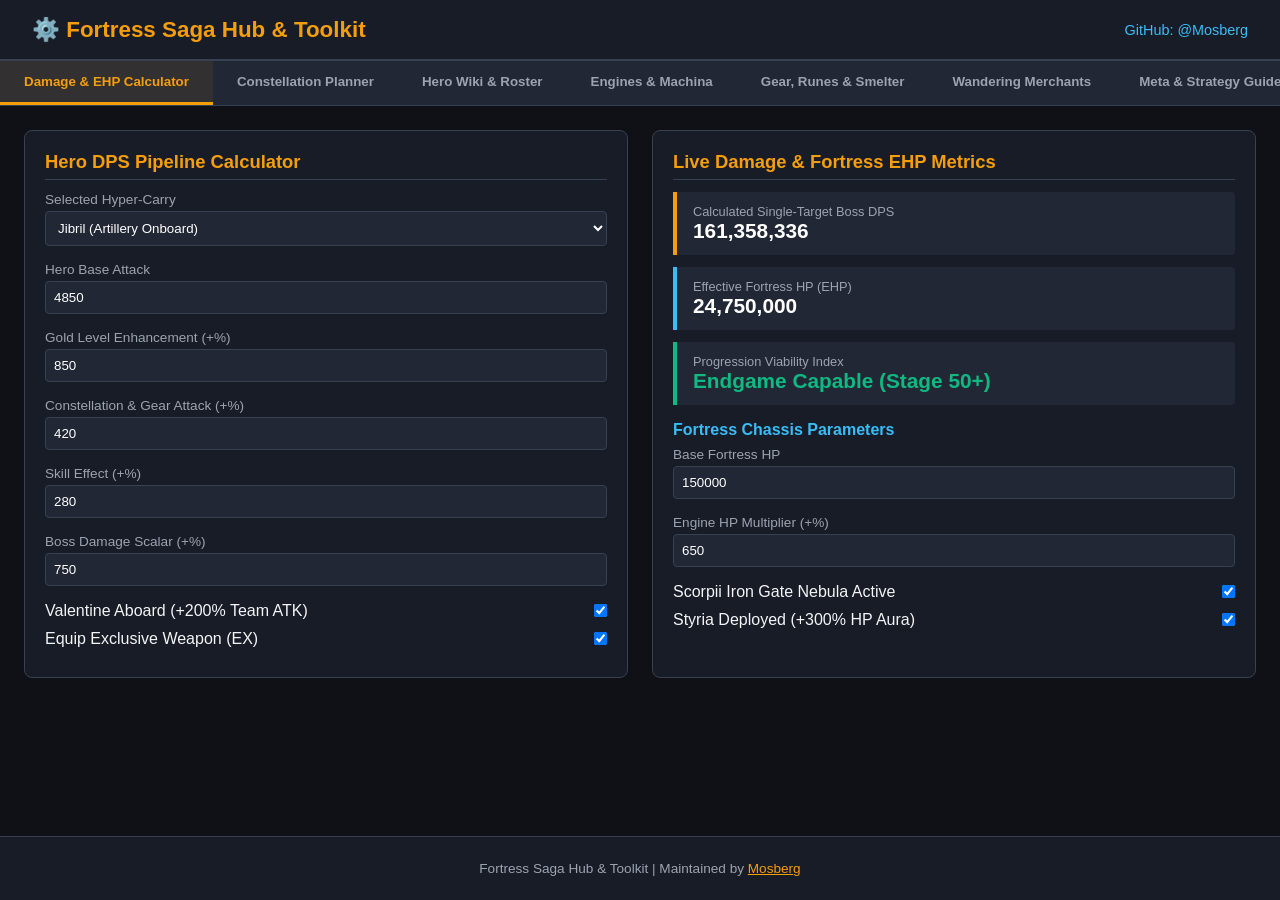
==== index.html @ 04e9cbb8 "Add GitHub Pages site generated from build_repo.py Run the build_repo.py script from 6.md and commit" ====
<!DOCTYPE html>
<html lang="en">
<head>
  <meta charset="UTF-8">
  <meta name="viewport" content="width=device-width, initial-scale=1.0">
  <title>Fortress Saga Hub & Mechanics Toolkit | Mosberg</title>
  <style>
    :root {
      --bg-dark: #0f1117; --bg-card: #181c26; --bg-panel: #222736;
      --primary: #f59e0b; --primary-hover: #d97706; --accent: #38bdf8;
      --danger: #ef4444; --text: #f3f4f6; --text-muted: #9ca3af;
      --border: #374151; --legend: #f59e0b; --epic: #a855f7;
      --unique: #3b82f6; --rare: #10b981;
    }
    * { box-sizing: border-box; margin: 0; padding: 0; font-family: -apple-system, BlinkMacSystemFont, "Segoe UI", Roboto, sans-serif; }
    body { background-color: var(--bg-dark); color: var(--text); display: flex; flex-direction: column; min-height: 100vh; }
    header { background: var(--bg-card); border-bottom: 2px solid var(--border); padding: 1rem 2rem; display: flex; justify-content: space-between; align-items: center; }
    header h1 { font-size: 1.4rem; color: var(--primary); }
    header a { color: var(--accent); text-decoration: none; font-size: 0.9rem; }
    nav { display: flex; background: var(--bg-panel); border-bottom: 1px solid var(--border); overflow-x: auto; }
    nav button { background: none; border: none; outline: none; padding: 0.8rem 1.5rem; color: var(--text-muted); cursor: pointer; font-weight: 600; white-space: nowrap; border-bottom: 3px solid transparent; }
    nav button:hover { color: var(--text); }
    nav button.active { color: var(--primary); border-bottom: 3px solid var(--primary); background: rgba(245, 158, 11, 0.08); }
    main { flex: 1; padding: 1.5rem; max-width: 1400px; margin: 0 auto; width: 100%; }
    .tab-content { display: none; }
    .tab-content.active { display: block; }
    .grid-2 { display: grid; grid-template-columns: repeat(auto-fit, minmax(360px, 1fr)); gap: 1.5rem; }
    .grid-3 { display: grid; grid-template-columns: repeat(auto-fit, minmax(280px, 1fr)); gap: 1rem; }
    .card { background: var(--bg-card); border: 1px solid var(--border); border-radius: 8px; padding: 1.25rem; }
    .card h2 { color: var(--primary); font-size: 1.15rem; margin-bottom: 0.75rem; border-bottom: 1px solid var(--border); padding-bottom: 0.4rem; }
    .card h3 { color: var(--accent); font-size: 1rem; margin-bottom: 0.5rem; }
    .form-group { margin-bottom: 1rem; }
    .form-group label { display: block; font-size: 0.85rem; color: var(--text-muted); margin-bottom: 0.25rem; }
    .form-group input, .form-group select { width: 100%; padding: 0.5rem; background: var(--bg-panel); border: 1px solid var(--border); color: #fff; border-radius: 4px; }
    .toggle-row { display: flex; align-items: center; justify-content: space-between; margin-bottom: 0.6rem; }
    .metric-box { background: var(--bg-panel); border-left: 4px solid var(--primary); padding: 0.75rem 1rem; margin-bottom: 0.75rem; border-radius: 0 4px 4px 0; }
    .metric-box .label { font-size: 0.8rem; color: var(--text-muted); }
    .metric-box .value { font-size: 1.3rem; font-weight: bold; color: #fff; }
    table { width: 100%; border-collapse: collapse; margin-top: 0.5rem; font-size: 0.85rem; }
    th, td { padding: 0.6rem; border: 1px solid var(--border); text-align: left; }
    th { background: var(--bg-panel); color: var(--primary); }
    tr:nth-child(even) { background: rgba(255, 255, 255, 0.02); }
    .badge { display: inline-block; padding: 0.15rem 0.5rem; font-size: 0.75rem; font-weight: bold; border-radius: 4px; }
    .badge.legend { background: rgba(245, 158, 11, 0.2); color: var(--legend); border: 1px solid var(--legend); }
    .badge.epic { background: rgba(168, 85, 247, 0.2); color: var(--epic); border: 1px solid var(--epic); }
    .badge.unique { background: rgba(59, 130, 246, 0.2); color: var(--unique); border: 1px solid var(--unique); }
    .badge.rare { background: rgba(16, 185, 129, 0.2); color: var(--rare); border: 1px solid var(--rare); }
    .search-box { width: 100%; padding: 0.6rem; background: var(--bg-card); border: 1px solid var(--border); border-radius: 4px; color: #fff; margin-bottom: 1rem; }
    footer { text-align: center; padding: 1.5rem; font-size: 0.85rem; color: var(--text-muted); border-top: 1px solid var(--border); background: var(--bg-card); }
  </style>
</head>
<body>
  <header>
    <h1>⚙️ Fortress Saga Hub & Toolkit</h1>
    <a href="https://github.com/Mosberg" target="_blank" rel="noopener">GitHub: @Mosberg</a>
  </header>
  <nav>
    <button class="active" onclick="switchTab('calculators')">Damage & EHP Calculator</button>
    <button onclick="switchTab('constellations')">Constellation Planner</button>
    <button onclick="switchTab('heroes')">Hero Wiki & Roster</button>
    <button onclick="switchTab('engines')">Engines & Machina</button>
    <button onclick="switchTab('equipment')">Gear, Runes & Smelter</button>
    <button onclick="switchTab('merchants')">Wandering Merchants</button>
    <button onclick="switchTab('guides')">Meta & Strategy Guides</button>
  </nav>
  <main>
    <section id="calculators" class="tab-content active">
      <div class="grid-2">
        <div class="card">
          <h2>Hero DPS Pipeline Calculator</h2>
          <div class="form-group">
            <label>Selected Hyper-Carry</label>
            <select id="calcHero" onchange="runCalculations()">
              <option value="jibril">Jibril (Artillery Onboard)</option>
              <option value="zelos">Zelos (Frontline Dealer/Tank)</option>
              <option value="ravia">Ravia (Crit Vanguard)</option>
              <option value="ungula">Ungula (Stacking Execute)</option>
            </select>
          </div>
          <div class="form-group"><label>Hero Base Attack</label><input type="number" id="calcBaseAtk" value="4850" oninput="runCalculations()"></div>
          <div class="form-group"><label>Gold Level Enhancement (+%)</label><input type="number" id="calcGoldAtk" value="850" oninput="runCalculations()"></div>
          <div class="form-group"><label>Constellation & Gear Attack (+%)</label><input type="number" id="calcBonusAtk" value="420" oninput="runCalculations()"></div>
          <div class="form-group"><label>Skill Effect (+%)</label><input type="number" id="calcSkillEffect" value="280" oninput="runCalculations()"></div>
          <div class="form-group"><label>Boss Damage Scalar (+%)</label><input type="number" id="calcBossDmg" value="750" oninput="runCalculations()"></div>
          <div class="toggle-row"><label>Valentine Aboard (+200% Team ATK)</label><input type="checkbox" id="calcValBuff" checked onchange="runCalculations()"></div>
          <div class="toggle-row"><label>Equip Exclusive Weapon (EX)</label><input type="checkbox" id="calcExWeapon" checked onchange="runCalculations()"></div>
        </div>
        <div class="card">
          <h2>Live Damage & Fortress EHP Metrics</h2>
          <div class="metric-box"><div class="label">Calculated Single-Target Boss DPS</div><div class="value" id="resHeroDps">0</div></div>
          <div class="metric-box" style="border-left-color: var(--accent);"><div class="label">Effective Fortress HP (EHP)</div><div class="value" id="resFortressEhp">0</div></div>
          <div class="metric-box" style="border-left-color: var(--rare);"><div class="label">Progression Viability Index</div><div class="value" id="resViability">-</div></div>
          <h3 style="margin-top: 1rem;">Fortress Chassis Parameters</h3>
          <div class="form-group"><label>Base Fortress HP</label><input type="number" id="calcFortBaseHp" value="150000" oninput="runCalculations()"></div>
          <div class="form-group"><label>Engine HP Multiplier (+%)</label><input type="number" id="calcEngineHp" value="650" oninput="runCalculations()"></div>
          <div class="toggle-row"><label>Scorpii Iron Gate Nebula Active</label><input type="checkbox" id="calcIronGate" checked onchange="runCalculations()"></div>
          <div class="toggle-row"><label>Styria Deployed (+300% HP Aura)</label><input type="checkbox" id="calcStyria" checked onchange="runCalculations()"></div>
        </div>
      </div>
    </section>

    <section id="constellations" class="tab-content">
      <div class="card">
        <h2>Celestial Constellation Stardust Planner</h2>
        <div style="display: flex; gap: 1rem; align-items: center; margin-bottom: 1.5rem;">
          <div><strong>Total Stardust:</strong> <input type="number" id="planStardust" value="480" style="width: 100px; padding: 0.3rem;" oninput="updateConstellations()"></div>
          <div><strong>Remaining:</strong> <span id="planRemaining" style="color: var(--primary); font-weight: bold;">480</span></div>
          <button onclick="resetConstellations()" style="padding: 0.4rem 0.8rem; background: var(--danger); border: none; color: #fff; border-radius: 4px; cursor: pointer;">Reset All</button>
        </div>
        <div class="grid-3" id="constellationContainer"></div>
      </div>
    </section>

    <section id="heroes" class="tab-content">
      <input type="text" id="heroSearch" class="search-box" placeholder="Search heroes..." oninput="filterHeroes()">
      <div class="grid-3" id="heroGrid"></div>
    </section>

    <section id="engines" class="tab-content">
      <div class="grid-2">
        <div class="card">
          <h2>Standard Engines & Capacity</h2>
          <table>
            <thead><tr><th>Slot</th><th>Unlock Condition</th><th>Optimal Stat Lines</th></tr></thead>
            <tbody>
              <tr><td>Slot 1</td><td>Default</td><td>Fortress HP / Cannon ATK</td></tr>
              <tr><td>Slot 2</td><td>Augmentation 5</td><td>Fortress HP% / Fortress HP% (Meta Pivot)</td></tr>
              <tr><td>Slot 3</td><td>Expansion Tier 3</td><td>Fortress DEF% / Cannon ATK Speed</td></tr>
              <tr><td>Slot 4</td><td>Expansion Tier 5</td><td>Fortress HP% / Cannon ATK Speed</td></tr>
              <tr><td>Slot 5-8</td><td>Augmentation 10-15</td><td>Full Fortress HP% Stacking</td></tr>
            </tbody>
          </table>
        </div>
        <div class="card">
          <h2>Machina Engineering (Stage 50-20+)</h2>
          <table>
            <thead><tr><th>Precision Part</th><th>Scaling Attribute</th><th>Adjacency Bonus</th></tr></thead>
            <tbody>
              <tr><td>Hydraulic Booster</td><td>Fortress DEF +40%</td><td>+10% Damage Mitigation to adjacent plates</td></tr>
              <tr><td>Turbocharger Core</td><td>Cannon ATK Speed +15%</td><td>+5% Boss DMG per adjacent artillery processor</td></tr>
              <tr><td>Vanguard Reinforcer</td><td>Fortress HP +120%</td><td>Converts 2% Chassis HP into frontline shields</td></tr>
            </tbody>
          </table>
        </div>
      </div>
    </section>

    <section id="equipment" class="tab-content">
      <div class="grid-2">
        <div class="card">
          <h2>Smelter Tiers & Red Affix Rules</h2>
          <table>
            <thead><tr><th>Tier</th><th>White Lines</th><th>Red Lines</th><th>Ideal Red Rolls</th></tr></thead>
            <tbody>
              <tr><td><span class="badge rare">Rare</span></td><td>1</td><td>1</td><td>Gold%, Exp%</td></tr>
              <tr><td><span class="badge unique">Unique</span></td><td>1</td><td>1</td><td>ATK%, Skill Effect%</td></tr>
              <tr><td><span class="badge epic">Epic</span></td><td>2</td><td>1</td><td>Skill Effect%, Crit DMG%</td></tr>
              <tr><td><span class="badge legend">Legend</span></td><td>2</td><td>2</td><td>Dual SE%, Dual BossDMG%, Dual Gold%</td></tr>
            </tbody>
          </table>
        </div>
        <div class="card">
          <h2>Arcane Rune Matrix</h2>
          <table>
            <thead><tr><th>Rune</th><th>Fixed Base (White)</th><th>Substats (Red)</th><th>Target Role</th></tr></thead>
            <tbody>
              <tr><td>Rune of Courage</td><td>HP% +500%</td><td>EXP%, HP%, DEF%</td><td>Frontline Tank / Fortress HP</td></tr>
              <tr><td>Healing Rune</td><td>REC% +500% x2</td><td>REC%, HP%</td><td>Healers</td></tr>
              <tr><td>Assault Matrix</td><td>Flat ATK + Weapon ATK%</td><td>Dual ATK%, Crit DMG%</td><td>Hyper-Carries</td></tr>
              <tr><td>Prosperity Matrix</td><td>Flat DEF + Flat HP</td><td>Dual Gold%, Dual EXP%</td><td>Automated Farming</td></tr>
            </tbody>
          </table>
        </div>
      </div>
    </section>

    <section id="merchants" class="tab-content">
      <div class="card">
        <h2>Wandering Merchant Rotation & Tracker</h2>
        <table>
          <thead><tr><th>Merchant</th><th>Location</th><th>Rotation Cadence</th><th>High-Priority Items</th></tr></thead>
          <tbody>
            <tr><td><strong>Boran the Peddler</strong></td><td>Stages 10–25</td><td>Every 4 Hours (Lasts 45m)</td><td>Soulstones, Summon Tickets</td></tr>
            <tr><td><strong>Alchemist Zephyr</strong></td><td>Stages 26–45</td><td>Every 6 Hours (Lasts 60m)</td><td>Engine Oil, Leaf Essence, Fuel</td></tr>
            <tr><td><strong>Celestial Nomad Stella</strong></td><td>Stages 46+</td><td>Every 8 Hours (Lasts 60m)</td><td>Stardust Vials, Boost Crystals, Blueprints</td></tr>
          </tbody>
        </table>
      </div>
    </section>

    <section id="guides" class="tab-content">
      <div class="card">
        <h2>Comprehensive Meta Progression Guide</h2>
        <h3 style="margin-top: 1rem;">Phase 1: Early Aggression (Stages 1–30)</h3>
        <p style="font-size: 0.9rem; margin-bottom: 0.8rem;">Prioritize direct ATK scaling with gold and constellations (Libra Thorn Blade). Focus on soft-capping Crit Rate at 50%.</p>
        <h3>Phase 2: Summoner Stall & Multipliers (Stages 30–50)</h3>
        <p style="font-size: 0.9rem; margin-bottom: 0.8rem;">Switch to Violet for wave blocking and Zelos for invulnerability frames. Saturate carries with Valentine (+200% ATK).</p>
        <h3>Phase 3: The Fortress HP Pivot (Stage 50+)</h3>
        <p style="font-size: 0.9rem;">Unlock Scorpii Iron Gate Nebula, equip multi-line HP% Legend Engines, unlock Engine Slot 2 at Augmentation 5, and run Styria (+300% HP).</p>
      </div>
    </section>
  </main>
  <footer><p>Fortress Saga Hub & Toolkit | Maintained by <a href="https://github.com/Mosberg" style="color: var(--primary);">Mosberg</a></p></footer>
  <script>
    function switchTab(tabId) {
      document.querySelectorAll('.tab-content').forEach(el => el.classList.remove('active'));
      document.querySelectorAll('nav button').forEach(el => el.classList.remove('active'));
      document.getElementById(tabId).classList.add('active');
      event.target.classList.add('active');
    }
    const HEROES = [
      { id: "jibril", name: "Jibril", rarity: "legend", pos: "Onboard", role: "Dealer", skill: "Savior's Touch: 36 AoE missiles", ex: "Machina Missile (+750% Boss DMG, 2x projectiles)" },
      { id: "zelos", name: "Zelos", rarity: "legend", pos: "Frontline", role: "Dealer / Tank", skill: "Inevitable Gaze: AoE Fear & Stun", ex: "Devil's Deal (80% lifesteal, invulnerability frames)" },
      { id: "violet", name: "Violet", rarity: "legend", pos: "Onboard", role: "Summoner / Tank", skill: "Minion Invocations: Frontline summons", ex: "Catalyst (+500% minion HP pool)" },
      { id: "ravia", name: "Ravia", rarity: "legend", pos: "Frontline", role: "Dealer", skill: "Falling Blossoms: AoE Bleed", ex: "Last Blossom (+500% personal Crit DMG)" },
      { id: "valentine", name: "Valentine", rarity: "legend", pos: "Onboard", role: "Supporter", skill: "Barren Winds: +200% ATK Aura", ex: "Tactical Array (+150% ATK, +75% Crit DMG)" },
      { id: "styria", name: "Styria", rarity: "legend", pos: "Onboard", role: "Healer", skill: "Starlight Wind: 40% heal + barrier", ex: "Snowy Protection (+300% allied HP pool)" },
      { id: "ungula", name: "Ungula", rarity: "legend", pos: "Frontline", role: "Dealer", skill: "Scent of Fear: Stacking ATK Speed", ex: "Primal Claws (Rapid execute scaling on Bosses)" },
      { id: "ruingaladh", name: "Ruingaladh", rarity: "legend", pos: "Onboard", role: "Buffer", skill: "Roaring Tempest: Airborne + ATK buff", ex: "Terraquake (+100% target vulnerability)" },
      { id: "stella", name: "Stella", rarity: "epic", pos: "Onboard", role: "Supporter", skill: "Cleansing Sea: Dispel + Shield", ex: "Wave Harp (-20% CD, +30% shielded DMG)" },
      { id: "louis", name: "Louis", rarity: "rare", pos: "Frontline", role: "Dealer / Utility", skill: "Greatsword: AoE Stun + Team CD cut", ex: "Founder's Blade (Continuous cycle acceleration)" }
    ];
    function renderHeroes(list) {
      document.getElementById('heroGrid').innerHTML = list.map(h => `
        <div class="card">
          <div style="display: flex; justify-content: space-between; align-items: start; margin-bottom: 0.5rem;">
            <h3>${h.name}</h3><span class="badge ${h.rarity}">${h.rarity.toUpperCase()}</span>
          </div>
          <p style="font-size: 0.8rem; color: var(--text-muted); margin-bottom: 0.4rem;"><strong>Position:</strong> ${h.pos} | <strong>Role:</strong> ${h.role}</p>
          <p style="font-size: 0.85rem; margin-bottom: 0.5rem;"><strong>Skill:</strong> ${h.skill}</p>
          <p style="font-size: 0.85rem; color: var(--accent);"><strong>EX:</strong> ${h.ex}</p>
        </div>`).join('');
    }
    function filterHeroes() {
      const q = document.getElementById('heroSearch').value.toLowerCase();
      renderHeroes(HEROES.filter(h => h.name.toLowerCase().includes(q) || h.role.toLowerCase().includes(q) || h.pos.toLowerCase().includes(q)));
    }
    const CONSTELLATIONS = [
      { id: "thorn", name: "Thorn Blade (Hero ATK)", costPerLevel: 4, max: 10, bonus: "+15% ATK/lvl" },
      { id: "lyre", name: "Lyre (Support ATK)", costPerLevel: 4, max: 10, bonus: "+20% ATK/lvl" },
      { id: "stepping", name: "Stepping Stone (Onboard ATK)", costPerLevel: 4, max: 10, bonus: "+8% ATK/lvl" },
      { id: "gunmount", name: "Gun Mount (Cannon ATK)", costPerLevel: 6, max: 10, bonus: "+25% Cannon ATK/lvl" },
      { id: "sharpshooter", name: "Sharpshooter (ATK Speed)", costPerLevel: 6, max: 10, bonus: "+5% Speed/lvl" },
      { id: "irongate", name: "Scorpii: Iron Gate (Fortress HP)", costPerLevel: 15, max: 10, bonus: "+75% Chassis HP/lvl" }
    ];
    let allocatedStars = { thorn: 5, lyre: 0, stepping: 5, gunmount: 0, sharpshooter: 5, irongate: 5 };
    function renderConstellations() {
      document.getElementById('constellationContainer').innerHTML = CONSTELLATIONS.map(c => `
        <div class="card">
          <h3>${c.name}</h3>
          <p style="font-size: 0.8rem; color: var(--text-muted); margin-bottom: 0.5rem;">${c.bonus}</p>
          <div style="display: flex; justify-content: space-between; align-items: center;">
            <label style="font-size: 0.85rem;">Level: <strong>${allocatedStars[c.id]}</strong> / ${c.max}</label>
            <div>
              <button onclick="changeConstellation('${c.id}', -1)" style="padding: 0.2rem 0.5rem;">-</button>
              <button onclick="changeConstellation('${c.id}', 1)" style="padding: 0.2rem 0.5rem;">+</button>
            </div>
          </div>
        </div>`).join('');
      updateConstellations();
    }
    function changeConstellation(id, delta) {
      const node = CONSTELLATIONS.find(c => c.id === id);
      const newLvl = allocatedStars[id] + delta;
      if (newLvl >= 0 && newLvl <= node.max) {
        allocatedStars[id] = newLvl;
        renderConstellations();
      }
    }
    function resetConstellations() {
      Object.keys(allocatedStars).forEach(k => allocatedStars[k] = 0);
      renderConstellations();
    }
    function updateConstellations() {
      const budget = parseInt(document.getElementById('planStardust').value) || 0;
      let spent = 0;
      CONSTELLATIONS.forEach(c => spent += (allocatedStars[c.id] * c.costPerLevel));
      const rem = budget - spent;
      const el = document.getElementById('planRemaining');
      el.innerText = rem;
      el.style.color = rem < 0 ? 'var(--danger)' : 'var(--primary)';
    }
    function runCalculations() {
      const baseAtk = parseFloat(document.getElementById('calcBaseAtk').value) || 0;
      const goldAtk = parseFloat(document.getElementById('calcGoldAtk').value) || 0;
      const bonusAtk = parseFloat(document.getElementById('calcBonusAtk').value) || 0;
      const skillEffect = parseFloat(document.getElementById('calcSkillEffect').value) || 0;
      const bossDmg = parseFloat(document.getElementById('calcBossDmg').value) || 0;
      const valBuff = document.getElementById('calcValBuff').checked ? 2.0 : 0.0;
      const exBonus = document.getElementById('calcExWeapon').checked ? 7.5 : 0.0;

      const totalAtk = baseAtk * (1 + (goldAtk / 100)) * (1 + ((bonusAtk / 100) + valBuff));
      const finalSkillDmg = totalAtk * 8.0 * (1 + (skillEffect / 100)) * (1 + (bossDmg / 100) + exBonus);
      document.getElementById('resHeroDps').innerText = Math.round(finalSkillDmg).toLocaleString();

      const fortBaseHp = parseFloat(document.getElementById('calcFortBaseHp').value) || 0;
      const engineHp = parseFloat(document.getElementById('calcEngineHp').value) || 0;
      const ironGate = document.getElementById('calcIronGate').checked ? 4.5 : 0.0;
      const styriaAura = document.getElementById('calcStyria').checked ? 3.0 : 0.0;

      const fortEhp = fortBaseHp * (1 + (engineHp / 100)) * (1 + ironGate) * (1 + styriaAura);
      document.getElementById('resFortressEhp').innerText = Math.round(fortEhp).toLocaleString();

      const vEl = document.getElementById('resViability');
      if (fortEhp > 15000000 && finalSkillDmg > 5000000) {
        vEl.innerText = "Endgame Capable (Stage 50+)"; vEl.style.color = "var(--rare)";
      } else if (finalSkillDmg > 2000000) {
        vEl.innerText = "Midgame Progression (Stages 30–50)"; vEl.style.color = "var(--primary)";
      } else {
        vEl.innerText = "Early Phase (Stages 1–30)"; vEl.style.color = "var(--text-muted)";
      }
    }
    window.onload = () => { renderHeroes(HEROES); renderConstellations(); runCalculations(); };
  </script>
</body>
</html>
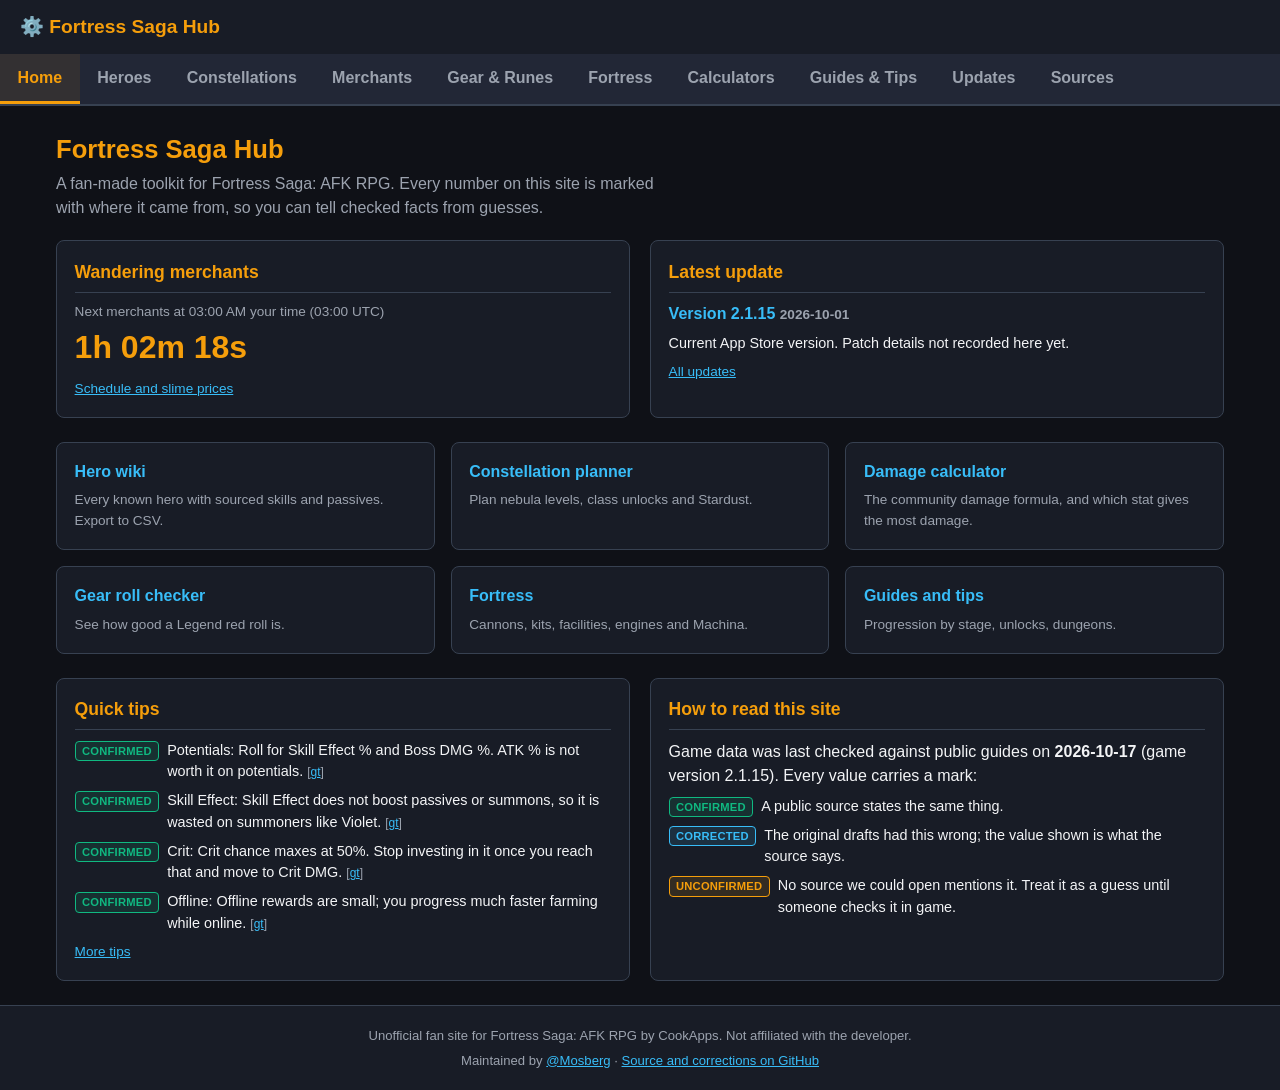
==== commit 0c9a936e: "Build the full multi-page site with sourced game data Split the single page into ten pages (home, he" ====
--- a/index.html
+++ b/index.html
@@ -3,314 +3,45 @@
 <head>
   <meta charset="UTF-8">
   <meta name="viewport" content="width=device-width, initial-scale=1.0">
-  <title>Fortress Saga Hub & Mechanics Toolkit | Mosberg</title>
-  <style>
-    :root {
-      --bg-dark: #0f1117; --bg-card: #181c26; --bg-panel: #222736;
-      --primary: #f59e0b; --primary-hover: #d97706; --accent: #38bdf8;
-      --danger: #ef4444; --text: #f3f4f6; --text-muted: #9ca3af;
-      --border: #374151; --legend: #f59e0b; --epic: #a855f7;
-      --unique: #3b82f6; --rare: #10b981;
-    }
-    * { box-sizing: border-box; margin: 0; padding: 0; font-family: -apple-system, BlinkMacSystemFont, "Segoe UI", Roboto, sans-serif; }
-    body { background-color: var(--bg-dark); color: var(--text); display: flex; flex-direction: column; min-height: 100vh; }
-    header { background: var(--bg-card); border-bottom: 2px solid var(--border); padding: 1rem 2rem; display: flex; justify-content: space-between; align-items: center; }
-    header h1 { font-size: 1.4rem; color: var(--primary); }
-    header a { color: var(--accent); text-decoration: none; font-size: 0.9rem; }
-    nav { display: flex; background: var(--bg-panel); border-bottom: 1px solid var(--border); overflow-x: auto; }
-    nav button { background: none; border: none; outline: none; padding: 0.8rem 1.5rem; color: var(--text-muted); cursor: pointer; font-weight: 600; white-space: nowrap; border-bottom: 3px solid transparent; }
-    nav button:hover { color: var(--text); }
-    nav button.active { color: var(--primary); border-bottom: 3px solid var(--primary); background: rgba(245, 158, 11, 0.08); }
-    main { flex: 1; padding: 1.5rem; max-width: 1400px; margin: 0 auto; width: 100%; }
-    .tab-content { display: none; }
-    .tab-content.active { display: block; }
-    .grid-2 { display: grid; grid-template-columns: repeat(auto-fit, minmax(360px, 1fr)); gap: 1.5rem; }
-    .grid-3 { display: grid; grid-template-columns: repeat(auto-fit, minmax(280px, 1fr)); gap: 1rem; }
-    .card { background: var(--bg-card); border: 1px solid var(--border); border-radius: 8px; padding: 1.25rem; }
-    .card h2 { color: var(--primary); font-size: 1.15rem; margin-bottom: 0.75rem; border-bottom: 1px solid var(--border); padding-bottom: 0.4rem; }
-    .card h3 { color: var(--accent); font-size: 1rem; margin-bottom: 0.5rem; }
-    .form-group { margin-bottom: 1rem; }
-    .form-group label { display: block; font-size: 0.85rem; color: var(--text-muted); margin-bottom: 0.25rem; }
-    .form-group input, .form-group select { width: 100%; padding: 0.5rem; background: var(--bg-panel); border: 1px solid var(--border); color: #fff; border-radius: 4px; }
-    .toggle-row { display: flex; align-items: center; justify-content: space-between; margin-bottom: 0.6rem; }
-    .metric-box { background: var(--bg-panel); border-left: 4px solid var(--primary); padding: 0.75rem 1rem; margin-bottom: 0.75rem; border-radius: 0 4px 4px 0; }
-    .metric-box .label { font-size: 0.8rem; color: var(--text-muted); }
-    .metric-box .value { font-size: 1.3rem; font-weight: bold; color: #fff; }
-    table { width: 100%; border-collapse: collapse; margin-top: 0.5rem; font-size: 0.85rem; }
-    th, td { padding: 0.6rem; border: 1px solid var(--border); text-align: left; }
-    th { background: var(--bg-panel); color: var(--primary); }
-    tr:nth-child(even) { background: rgba(255, 255, 255, 0.02); }
-    .badge { display: inline-block; padding: 0.15rem 0.5rem; font-size: 0.75rem; font-weight: bold; border-radius: 4px; }
-    .badge.legend { background: rgba(245, 158, 11, 0.2); color: var(--legend); border: 1px solid var(--legend); }
-    .badge.epic { background: rgba(168, 85, 247, 0.2); color: var(--epic); border: 1px solid var(--epic); }
-    .badge.unique { background: rgba(59, 130, 246, 0.2); color: var(--unique); border: 1px solid var(--unique); }
-    .badge.rare { background: rgba(16, 185, 129, 0.2); color: var(--rare); border: 1px solid var(--rare); }
-    .search-box { width: 100%; padding: 0.6rem; background: var(--bg-card); border: 1px solid var(--border); border-radius: 4px; color: #fff; margin-bottom: 1rem; }
-    footer { text-align: center; padding: 1.5rem; font-size: 0.85rem; color: var(--text-muted); border-top: 1px solid var(--border); background: var(--bg-card); }
-  </style>
+  <title>Home | Fortress Saga Hub</title>
+  <meta name="description" content="Fan hub for Fortress Saga: AFK RPG with a hero wiki, merchant timer, constellation planner, damage calculator and guides.">
+  <link rel="icon" href="assets/img/favicon.svg" type="image/svg+xml">
+  <link rel="stylesheet" href="assets/css/main.css">
 </head>
 <body>
-  <header>
-    <h1>⚙️ Fortress Saga Hub & Toolkit</h1>
-    <a href="https://github.com/Mosberg" target="_blank" rel="noopener">GitHub: @Mosberg</a>
-  </header>
-  <nav>
-    <button class="active" onclick="switchTab('calculators')">Damage & EHP Calculator</button>
-    <button onclick="switchTab('constellations')">Constellation Planner</button>
-    <button onclick="switchTab('heroes')">Hero Wiki & Roster</button>
-    <button onclick="switchTab('engines')">Engines & Machina</button>
-    <button onclick="switchTab('equipment')">Gear, Runes & Smelter</button>
-    <button onclick="switchTab('merchants')">Wandering Merchants</button>
-    <button onclick="switchTab('guides')">Meta & Strategy Guides</button>
-  </nav>
+  <header id="site-header"></header>
   <main>
-    <section id="calculators" class="tab-content active">
-      <div class="grid-2">
-        <div class="card">
-          <h2>Hero DPS Pipeline Calculator</h2>
-          <div class="form-group">
-            <label>Selected Hyper-Carry</label>
-            <select id="calcHero" onchange="runCalculations()">
-              <option value="jibril">Jibril (Artillery Onboard)</option>
-              <option value="zelos">Zelos (Frontline Dealer/Tank)</option>
-              <option value="ravia">Ravia (Crit Vanguard)</option>
-              <option value="ungula">Ungula (Stacking Execute)</option>
-            </select>
-          </div>
-          <div class="form-group"><label>Hero Base Attack</label><input type="number" id="calcBaseAtk" value="4850" oninput="runCalculations()"></div>
-          <div class="form-group"><label>Gold Level Enhancement (+%)</label><input type="number" id="calcGoldAtk" value="850" oninput="runCalculations()"></div>
-          <div class="form-group"><label>Constellation & Gear Attack (+%)</label><input type="number" id="calcBonusAtk" value="420" oninput="runCalculations()"></div>
-          <div class="form-group"><label>Skill Effect (+%)</label><input type="number" id="calcSkillEffect" value="280" oninput="runCalculations()"></div>
-          <div class="form-group"><label>Boss Damage Scalar (+%)</label><input type="number" id="calcBossDmg" value="750" oninput="runCalculations()"></div>
-          <div class="toggle-row"><label>Valentine Aboard (+200% Team ATK)</label><input type="checkbox" id="calcValBuff" checked onchange="runCalculations()"></div>
-          <div class="toggle-row"><label>Equip Exclusive Weapon (EX)</label><input type="checkbox" id="calcExWeapon" checked onchange="runCalculations()"></div>
-        </div>
-        <div class="card">
-          <h2>Live Damage & Fortress EHP Metrics</h2>
-          <div class="metric-box"><div class="label">Calculated Single-Target Boss DPS</div><div class="value" id="resHeroDps">0</div></div>
-          <div class="metric-box" style="border-left-color: var(--accent);"><div class="label">Effective Fortress HP (EHP)</div><div class="value" id="resFortressEhp">0</div></div>
-          <div class="metric-box" style="border-left-color: var(--rare);"><div class="label">Progression Viability Index</div><div class="value" id="resViability">-</div></div>
-          <h3 style="margin-top: 1rem;">Fortress Chassis Parameters</h3>
-          <div class="form-group"><label>Base Fortress HP</label><input type="number" id="calcFortBaseHp" value="150000" oninput="runCalculations()"></div>
-          <div class="form-group"><label>Engine HP Multiplier (+%)</label><input type="number" id="calcEngineHp" value="650" oninput="runCalculations()"></div>
-          <div class="toggle-row"><label>Scorpii Iron Gate Nebula Active</label><input type="checkbox" id="calcIronGate" checked onchange="runCalculations()"></div>
-          <div class="toggle-row"><label>Styria Deployed (+300% HP Aura)</label><input type="checkbox" id="calcStyria" checked onchange="runCalculations()"></div>
-        </div>
+    <h1 class="page-title">Fortress Saga Hub</h1>
+    <p class="page-lead">A fan-made toolkit for Fortress Saga: AFK RPG. Every number on this site is marked with where it came from, so you can tell checked facts from guesses.</p>
+    <section class="grid-2">
+      <div class="card">
+        <h2>Wandering merchants</h2>
+        <div id="merchant-clock"></div>
+        <p class="muted" style="margin-top:0.5rem"><a href="merchants.html">Schedule and slime prices</a></p>
+      </div>
+      <div class="card">
+        <h2>Latest update</h2>
+        <div id="latest-update"></div>
       </div>
     </section>
-
-    <section id="constellations" class="tab-content">
-      <div class="card">
-        <h2>Celestial Constellation Stardust Planner</h2>
-        <div style="display: flex; gap: 1rem; align-items: center; margin-bottom: 1.5rem;">
-          <div><strong>Total Stardust:</strong> <input type="number" id="planStardust" value="480" style="width: 100px; padding: 0.3rem;" oninput="updateConstellations()"></div>
-          <div><strong>Remaining:</strong> <span id="planRemaining" style="color: var(--primary); font-weight: bold;">480</span></div>
-          <button onclick="resetConstellations()" style="padding: 0.4rem 0.8rem; background: var(--danger); border: none; color: #fff; border-radius: 4px; cursor: pointer;">Reset All</button>
-        </div>
-        <div class="grid-3" id="constellationContainer"></div>
+    <section>
+      <div class="grid">
+        <a class="card link-card" href="heroes.html"><h3>Hero wiki</h3><p class="muted">Every known hero with sourced skills and passives. Export to CSV.</p></a>
+        <a class="card link-card" href="constellations.html"><h3>Constellation planner</h3><p class="muted">Plan nebula levels, class unlocks and Stardust.</p></a>
+        <a class="card link-card" href="calculators.html"><h3>Damage calculator</h3><p class="muted">The community damage formula, and which stat gives the most damage.</p></a>
+        <a class="card link-card" href="gear.html"><h3>Gear roll checker</h3><p class="muted">See how good a Legend red roll is.</p></a>
+        <a class="card link-card" href="fortress.html"><h3>Fortress</h3><p class="muted">Cannons, kits, facilities, engines and Machina.</p></a>
+        <a class="card link-card" href="guides.html"><h3>Guides and tips</h3><p class="muted">Progression by stage, unlocks, dungeons.</p></a>
       </div>
     </section>
-
-    <section id="heroes" class="tab-content">
-      <input type="text" id="heroSearch" class="search-box" placeholder="Search heroes..." oninput="filterHeroes()">
-      <div class="grid-3" id="heroGrid"></div>
-    </section>
-
-    <section id="engines" class="tab-content">
-      <div class="grid-2">
-        <div class="card">
-          <h2>Standard Engines & Capacity</h2>
-          <table>
-            <thead><tr><th>Slot</th><th>Unlock Condition</th><th>Optimal Stat Lines</th></tr></thead>
-            <tbody>
-              <tr><td>Slot 1</td><td>Default</td><td>Fortress HP / Cannon ATK</td></tr>
-              <tr><td>Slot 2</td><td>Augmentation 5</td><td>Fortress HP% / Fortress HP% (Meta Pivot)</td></tr>
-              <tr><td>Slot 3</td><td>Expansion Tier 3</td><td>Fortress DEF% / Cannon ATK Speed</td></tr>
-              <tr><td>Slot 4</td><td>Expansion Tier 5</td><td>Fortress HP% / Cannon ATK Speed</td></tr>
-              <tr><td>Slot 5-8</td><td>Augmentation 10-15</td><td>Full Fortress HP% Stacking</td></tr>
-            </tbody>
-          </table>
-        </div>
-        <div class="card">
-          <h2>Machina Engineering (Stage 50-20+)</h2>
-          <table>
-            <thead><tr><th>Precision Part</th><th>Scaling Attribute</th><th>Adjacency Bonus</th></tr></thead>
-            <tbody>
-              <tr><td>Hydraulic Booster</td><td>Fortress DEF +40%</td><td>+10% Damage Mitigation to adjacent plates</td></tr>
-              <tr><td>Turbocharger Core</td><td>Cannon ATK Speed +15%</td><td>+5% Boss DMG per adjacent artillery processor</td></tr>
-              <tr><td>Vanguard Reinforcer</td><td>Fortress HP +120%</td><td>Converts 2% Chassis HP into frontline shields</td></tr>
-            </tbody>
-          </table>
-        </div>
-      </div>
-    </section>
-
-    <section id="equipment" class="tab-content">
-      <div class="grid-2">
-        <div class="card">
-          <h2>Smelter Tiers & Red Affix Rules</h2>
-          <table>
-            <thead><tr><th>Tier</th><th>White Lines</th><th>Red Lines</th><th>Ideal Red Rolls</th></tr></thead>
-            <tbody>
-              <tr><td><span class="badge rare">Rare</span></td><td>1</td><td>1</td><td>Gold%, Exp%</td></tr>
-              <tr><td><span class="badge unique">Unique</span></td><td>1</td><td>1</td><td>ATK%, Skill Effect%</td></tr>
-              <tr><td><span class="badge epic">Epic</span></td><td>2</td><td>1</td><td>Skill Effect%, Crit DMG%</td></tr>
-              <tr><td><span class="badge legend">Legend</span></td><td>2</td><td>2</td><td>Dual SE%, Dual BossDMG%, Dual Gold%</td></tr>
-            </tbody>
-          </table>
-        </div>
-        <div class="card">
-          <h2>Arcane Rune Matrix</h2>
-          <table>
-            <thead><tr><th>Rune</th><th>Fixed Base (White)</th><th>Substats (Red)</th><th>Target Role</th></tr></thead>
-            <tbody>
-              <tr><td>Rune of Courage</td><td>HP% +500%</td><td>EXP%, HP%, DEF%</td><td>Frontline Tank / Fortress HP</td></tr>
-              <tr><td>Healing Rune</td><td>REC% +500% x2</td><td>REC%, HP%</td><td>Healers</td></tr>
-              <tr><td>Assault Matrix</td><td>Flat ATK + Weapon ATK%</td><td>Dual ATK%, Crit DMG%</td><td>Hyper-Carries</td></tr>
-              <tr><td>Prosperity Matrix</td><td>Flat DEF + Flat HP</td><td>Dual Gold%, Dual EXP%</td><td>Automated Farming</td></tr>
-            </tbody>
-          </table>
-        </div>
-      </div>
-    </section>
-
-    <section id="merchants" class="tab-content">
-      <div class="card">
-        <h2>Wandering Merchant Rotation & Tracker</h2>
-        <table>
-          <thead><tr><th>Merchant</th><th>Location</th><th>Rotation Cadence</th><th>High-Priority Items</th></tr></thead>
-          <tbody>
-            <tr><td><strong>Boran the Peddler</strong></td><td>Stages 10–25</td><td>Every 4 Hours (Lasts 45m)</td><td>Soulstones, Summon Tickets</td></tr>
-            <tr><td><strong>Alchemist Zephyr</strong></td><td>Stages 26–45</td><td>Every 6 Hours (Lasts 60m)</td><td>Engine Oil, Leaf Essence, Fuel</td></tr>
-            <tr><td><strong>Celestial Nomad Stella</strong></td><td>Stages 46+</td><td>Every 8 Hours (Lasts 60m)</td><td>Stardust Vials, Boost Crystals, Blueprints</td></tr>
-          </tbody>
-        </table>
-      </div>
-    </section>
-
-    <section id="guides" class="tab-content">
-      <div class="card">
-        <h2>Comprehensive Meta Progression Guide</h2>
-        <h3 style="margin-top: 1rem;">Phase 1: Early Aggression (Stages 1–30)</h3>
-        <p style="font-size: 0.9rem; margin-bottom: 0.8rem;">Prioritize direct ATK scaling with gold and constellations (Libra Thorn Blade). Focus on soft-capping Crit Rate at 50%.</p>
-        <h3>Phase 2: Summoner Stall & Multipliers (Stages 30–50)</h3>
-        <p style="font-size: 0.9rem; margin-bottom: 0.8rem;">Switch to Violet for wave blocking and Zelos for invulnerability frames. Saturate carries with Valentine (+200% ATK).</p>
-        <h3>Phase 3: The Fortress HP Pivot (Stage 50+)</h3>
-        <p style="font-size: 0.9rem;">Unlock Scorpii Iron Gate Nebula, equip multi-line HP% Legend Engines, unlock Engine Slot 2 at Augmentation 5, and run Styria (+300% HP).</p>
-      </div>
+    <section class="grid-2">
+      <div class="card"><h2>Quick tips</h2><div id="quick-tips"></div><p class="muted" style="margin-top:0.5rem"><a href="guides.html">More tips</a></p></div>
+      <div class="card"><h2>How to read this site</h2><div id="data-status"></div></div>
     </section>
   </main>
-  <footer><p>Fortress Saga Hub & Toolkit | Maintained by <a href="https://github.com/Mosberg" style="color: var(--primary);">Mosberg</a></p></footer>
-  <script>
-    function switchTab(tabId) {
-      document.querySelectorAll('.tab-content').forEach(el => el.classList.remove('active'));
-      document.querySelectorAll('nav button').forEach(el => el.classList.remove('active'));
-      document.getElementById(tabId).classList.add('active');
-      event.target.classList.add('active');
-    }
-    const HEROES = [
-      { id: "jibril", name: "Jibril", rarity: "legend", pos: "Onboard", role: "Dealer", skill: "Savior's Touch: 36 AoE missiles", ex: "Machina Missile (+750% Boss DMG, 2x projectiles)" },
-      { id: "zelos", name: "Zelos", rarity: "legend", pos: "Frontline", role: "Dealer / Tank", skill: "Inevitable Gaze: AoE Fear & Stun", ex: "Devil's Deal (80% lifesteal, invulnerability frames)" },
-      { id: "violet", name: "Violet", rarity: "legend", pos: "Onboard", role: "Summoner / Tank", skill: "Minion Invocations: Frontline summons", ex: "Catalyst (+500% minion HP pool)" },
-      { id: "ravia", name: "Ravia", rarity: "legend", pos: "Frontline", role: "Dealer", skill: "Falling Blossoms: AoE Bleed", ex: "Last Blossom (+500% personal Crit DMG)" },
-      { id: "valentine", name: "Valentine", rarity: "legend", pos: "Onboard", role: "Supporter", skill: "Barren Winds: +200% ATK Aura", ex: "Tactical Array (+150% ATK, +75% Crit DMG)" },
-      { id: "styria", name: "Styria", rarity: "legend", pos: "Onboard", role: "Healer", skill: "Starlight Wind: 40% heal + barrier", ex: "Snowy Protection (+300% allied HP pool)" },
-      { id: "ungula", name: "Ungula", rarity: "legend", pos: "Frontline", role: "Dealer", skill: "Scent of Fear: Stacking ATK Speed", ex: "Primal Claws (Rapid execute scaling on Bosses)" },
-      { id: "ruingaladh", name: "Ruingaladh", rarity: "legend", pos: "Onboard", role: "Buffer", skill: "Roaring Tempest: Airborne + ATK buff", ex: "Terraquake (+100% target vulnerability)" },
-      { id: "stella", name: "Stella", rarity: "epic", pos: "Onboard", role: "Supporter", skill: "Cleansing Sea: Dispel + Shield", ex: "Wave Harp (-20% CD, +30% shielded DMG)" },
-      { id: "louis", name: "Louis", rarity: "rare", pos: "Frontline", role: "Dealer / Utility", skill: "Greatsword: AoE Stun + Team CD cut", ex: "Founder's Blade (Continuous cycle acceleration)" }
-    ];
-    function renderHeroes(list) {
-      document.getElementById('heroGrid').innerHTML = list.map(h => `
-        <div class="card">
-          <div style="display: flex; justify-content: space-between; align-items: start; margin-bottom: 0.5rem;">
-            <h3>${h.name}</h3><span class="badge ${h.rarity}">${h.rarity.toUpperCase()}</span>
-          </div>
-          <p style="font-size: 0.8rem; color: var(--text-muted); margin-bottom: 0.4rem;"><strong>Position:</strong> ${h.pos} | <strong>Role:</strong> ${h.role}</p>
-          <p style="font-size: 0.85rem; margin-bottom: 0.5rem;"><strong>Skill:</strong> ${h.skill}</p>
-          <p style="font-size: 0.85rem; color: var(--accent);"><strong>EX:</strong> ${h.ex}</p>
-        </div>`).join('');
-    }
-    function filterHeroes() {
-      const q = document.getElementById('heroSearch').value.toLowerCase();
-      renderHeroes(HEROES.filter(h => h.name.toLowerCase().includes(q) || h.role.toLowerCase().includes(q) || h.pos.toLowerCase().includes(q)));
-    }
-    const CONSTELLATIONS = [
-      { id: "thorn", name: "Thorn Blade (Hero ATK)", costPerLevel: 4, max: 10, bonus: "+15% ATK/lvl" },
-      { id: "lyre", name: "Lyre (Support ATK)", costPerLevel: 4, max: 10, bonus: "+20% ATK/lvl" },
-      { id: "stepping", name: "Stepping Stone (Onboard ATK)", costPerLevel: 4, max: 10, bonus: "+8% ATK/lvl" },
-      { id: "gunmount", name: "Gun Mount (Cannon ATK)", costPerLevel: 6, max: 10, bonus: "+25% Cannon ATK/lvl" },
-      { id: "sharpshooter", name: "Sharpshooter (ATK Speed)", costPerLevel: 6, max: 10, bonus: "+5% Speed/lvl" },
-      { id: "irongate", name: "Scorpii: Iron Gate (Fortress HP)", costPerLevel: 15, max: 10, bonus: "+75% Chassis HP/lvl" }
-    ];
-    let allocatedStars = { thorn: 5, lyre: 0, stepping: 5, gunmount: 0, sharpshooter: 5, irongate: 5 };
-    function renderConstellations() {
-      document.getElementById('constellationContainer').innerHTML = CONSTELLATIONS.map(c => `
-        <div class="card">
-          <h3>${c.name}</h3>
-          <p style="font-size: 0.8rem; color: var(--text-muted); margin-bottom: 0.5rem;">${c.bonus}</p>
-          <div style="display: flex; justify-content: space-between; align-items: center;">
-            <label style="font-size: 0.85rem;">Level: <strong>${allocatedStars[c.id]}</strong> / ${c.max}</label>
-            <div>
-              <button onclick="changeConstellation('${c.id}', -1)" style="padding: 0.2rem 0.5rem;">-</button>
-              <button onclick="changeConstellation('${c.id}', 1)" style="padding: 0.2rem 0.5rem;">+</button>
-            </div>
-          </div>
-        </div>`).join('');
-      updateConstellations();
-    }
-    function changeConstellation(id, delta) {
-      const node = CONSTELLATIONS.find(c => c.id === id);
-      const newLvl = allocatedStars[id] + delta;
-      if (newLvl >= 0 && newLvl <= node.max) {
-        allocatedStars[id] = newLvl;
-        renderConstellations();
-      }
-    }
-    function resetConstellations() {
-      Object.keys(allocatedStars).forEach(k => allocatedStars[k] = 0);
-      renderConstellations();
-    }
-    function updateConstellations() {
-      const budget = parseInt(document.getElementById('planStardust').value) || 0;
-      let spent = 0;
-      CONSTELLATIONS.forEach(c => spent += (allocatedStars[c.id] * c.costPerLevel));
-      const rem = budget - spent;
-      const el = document.getElementById('planRemaining');
-      el.innerText = rem;
-      el.style.color = rem < 0 ? 'var(--danger)' : 'var(--primary)';
-    }
-    function runCalculations() {
-      const baseAtk = parseFloat(document.getElementById('calcBaseAtk').value) || 0;
-      const goldAtk = parseFloat(document.getElementById('calcGoldAtk').value) || 0;
-      const bonusAtk = parseFloat(document.getElementById('calcBonusAtk').value) || 0;
-      const skillEffect = parseFloat(document.getElementById('calcSkillEffect').value) || 0;
-      const bossDmg = parseFloat(document.getElementById('calcBossDmg').value) || 0;
-      const valBuff = document.getElementById('calcValBuff').checked ? 2.0 : 0.0;
-      const exBonus = document.getElementById('calcExWeapon').checked ? 7.5 : 0.0;
-
-      const totalAtk = baseAtk * (1 + (goldAtk / 100)) * (1 + ((bonusAtk / 100) + valBuff));
-      const finalSkillDmg = totalAtk * 8.0 * (1 + (skillEffect / 100)) * (1 + (bossDmg / 100) + exBonus);
-      document.getElementById('resHeroDps').innerText = Math.round(finalSkillDmg).toLocaleString();
-
-      const fortBaseHp = parseFloat(document.getElementById('calcFortBaseHp').value) || 0;
-      const engineHp = parseFloat(document.getElementById('calcEngineHp').value) || 0;
-      const ironGate = document.getElementById('calcIronGate').checked ? 4.5 : 0.0;
-      const styriaAura = document.getElementById('calcStyria').checked ? 3.0 : 0.0;
-
-      const fortEhp = fortBaseHp * (1 + (engineHp / 100)) * (1 + ironGate) * (1 + styriaAura);
-      document.getElementById('resFortressEhp').innerText = Math.round(fortEhp).toLocaleString();
-
-      const vEl = document.getElementById('resViability');
-      if (fortEhp > 15000000 && finalSkillDmg > 5000000) {
-        vEl.innerText = "Endgame Capable (Stage 50+)"; vEl.style.color = "var(--rare)";
-      } else if (finalSkillDmg > 2000000) {
-        vEl.innerText = "Midgame Progression (Stages 30–50)"; vEl.style.color = "var(--primary)";
-      } else {
-        vEl.innerText = "Early Phase (Stages 1–30)"; vEl.style.color = "var(--text-muted)";
-      }
-    }
-    window.onload = () => { renderHeroes(HEROES); renderConstellations(); runCalculations(); };
-  </script>
+  <footer id="site-footer"></footer>
+  <script src="assets/js/core.js"></script>
+  <script src="assets/js/merchant-clock.js"></script>
+  <script src="assets/js/pages/home.js"></script>
 </body>
 </html>
--- a/assets/css/main.css
+++ b/assets/css/main.css
@@ -0,0 +1,109 @@
+:root {
+  --bg: #0f1117; --bg-card: #181c26; --bg-panel: #222736;
+  --primary: #f59e0b; --primary-hover: #d97706; --accent: #38bdf8;
+  --danger: #ef4444; --ok: #10b981; --warn: #f59e0b;
+  --text: #f3f4f6; --text-muted: #9ca3af; --border: #374151;
+  --legend: #f59e0b; --epic: #a855f7; --unique: #3b82f6; --rare: #10b981;
+}
+
+* { box-sizing: border-box; margin: 0; padding: 0; }
+html { font-family: -apple-system, BlinkMacSystemFont, "Segoe UI", Roboto, sans-serif; }
+body { background: var(--bg); color: var(--text); display: flex; flex-direction: column; min-height: 100vh; line-height: 1.5; }
+a { color: var(--accent); }
+code { background: var(--bg-panel); padding: 0.05rem 0.3rem; border-radius: 3px; font-size: 0.9em; }
+
+/* Header and navigation */
+.site-header { background: var(--bg-card); border-bottom: 2px solid var(--border); }
+.site-header .bar { display: flex; justify-content: space-between; align-items: center; padding: 0.8rem 1.25rem; gap: 1rem; }
+.site-header .brand { color: var(--primary); font-weight: 700; font-size: 1.2rem; text-decoration: none; }
+.site-header .menu-toggle { display: none; background: none; border: 1px solid var(--border); color: var(--text); padding: 0.3rem 0.6rem; border-radius: 4px; cursor: pointer; }
+.site-nav { display: flex; background: var(--bg-panel); overflow-x: auto; }
+.site-nav a { padding: 0.7rem 1.1rem; color: var(--text-muted); text-decoration: none; font-weight: 600; white-space: nowrap; border-bottom: 3px solid transparent; }
+.site-nav a:hover { color: var(--text); }
+.site-nav a.active { color: var(--primary); border-bottom-color: var(--primary); background: rgba(245, 158, 11, 0.08); }
+
+@media (max-width: 720px) {
+  .site-header .menu-toggle { display: block; }
+  .site-nav { display: none; flex-direction: column; }
+  .site-nav.open { display: flex; }
+  .site-nav a { border-bottom: none; border-left: 3px solid transparent; }
+  .site-nav a.active { border-left-color: var(--primary); }
+}
+
+/* Layout */
+main { flex: 1; width: 100%; max-width: 1200px; margin: 0 auto; padding: 1.5rem 1rem; }
+.page-title { color: var(--primary); font-size: 1.6rem; margin-bottom: 0.25rem; }
+.page-lead { color: var(--text-muted); margin-bottom: 1.25rem; max-width: 70ch; }
+section + section { margin-top: 1.5rem; }
+.grid { display: grid; gap: 1rem; grid-template-columns: repeat(auto-fill, minmax(min(100%, 300px), 1fr)); }
+.grid-2 { display: grid; gap: 1.25rem; grid-template-columns: repeat(auto-fit, minmax(min(100%, 380px), 1fr)); }
+.card { background: var(--bg-card); border: 1px solid var(--border); border-radius: 8px; padding: 1.1rem; }
+.card h2 { color: var(--primary); font-size: 1.1rem; margin-bottom: 0.6rem; padding-bottom: 0.4rem; border-bottom: 1px solid var(--border); }
+.card h3 { color: var(--accent); font-size: 1rem; margin-bottom: 0.4rem; }
+.card p + p { margin-top: 0.5rem; }
+.muted { color: var(--text-muted); font-size: 0.85rem; }
+.link-card { display: block; text-decoration: none; color: inherit; transition: border-color 0.15s; }
+.link-card:hover { border-color: var(--primary); }
+
+/* Facts and status marks */
+.facts { list-style: none; display: grid; gap: 0.45rem; font-size: 0.9rem; }
+.facts li { display: flex; gap: 0.5rem; align-items: baseline; }
+.facts .src { font-size: 0.75rem; color: var(--text-muted); white-space: nowrap; }
+.status { display: inline-block; flex: none; font-size: 0.7rem; font-weight: 700; padding: 0.05rem 0.4rem; border-radius: 4px; text-transform: uppercase; letter-spacing: 0.02em; border: 1px solid; }
+.status.confirmed { color: var(--ok); border-color: var(--ok); background: rgba(16, 185, 129, 0.12); }
+.status.corrected { color: var(--accent); border-color: var(--accent); background: rgba(56, 189, 248, 0.12); }
+.status.unconfirmed { color: var(--warn); border-color: var(--warn); background: rgba(245, 158, 11, 0.12); }
+.unconfirmed-text { color: var(--text-muted); font-style: italic; }
+
+.badge { display: inline-block; padding: 0.1rem 0.5rem; font-size: 0.75rem; font-weight: 700; border-radius: 4px; border: 1px solid; }
+.badge.legend { color: var(--legend); border-color: var(--legend); background: rgba(245, 158, 11, 0.15); }
+.badge.epic { color: var(--epic); border-color: var(--epic); background: rgba(168, 85, 247, 0.15); }
+.badge.unique { color: var(--unique); border-color: var(--unique); background: rgba(59, 130, 246, 0.15); }
+.badge.rare { color: var(--rare); border-color: var(--rare); background: rgba(16, 185, 129, 0.15); }
+.badge.unknown { color: var(--text-muted); border-color: var(--border); }
+
+/* Tables */
+.table-wrap { overflow-x: auto; }
+table { width: 100%; border-collapse: collapse; font-size: 0.88rem; }
+th, td { padding: 0.55rem; border: 1px solid var(--border); text-align: left; vertical-align: top; }
+th { background: var(--bg-panel); color: var(--primary); }
+tr:nth-child(even) td { background: rgba(255, 255, 255, 0.02); }
+tr.highlight td { background: rgba(245, 158, 11, 0.1); }
+
+/* Forms */
+.toolbar { display: flex; flex-wrap: wrap; gap: 0.6rem; align-items: center; margin-bottom: 1rem; }
+input, select, button { font: inherit; }
+input[type="text"], input[type="number"], input[type="search"], select {
+  background: var(--bg-panel); border: 1px solid var(--border); color: var(--text); border-radius: 4px; padding: 0.45rem 0.55rem;
+}
+input[type="search"] { flex: 1; min-width: 200px; }
+.btn { background: var(--bg-panel); border: 1px solid var(--border); color: var(--text); border-radius: 4px; padding: 0.45rem 0.8rem; cursor: pointer; }
+.btn:hover { border-color: var(--primary); }
+.btn.primary { background: var(--primary); color: #111; border-color: var(--primary); font-weight: 700; }
+.btn.danger { border-color: var(--danger); color: var(--danger); }
+.btn.small { padding: 0.15rem 0.5rem; }
+.field { display: grid; gap: 0.2rem; margin-bottom: 0.75rem; }
+.field label { font-size: 0.82rem; color: var(--text-muted); }
+.field input, .field select { width: 100%; }
+.check { display: flex; gap: 0.5rem; align-items: center; margin-bottom: 0.6rem; font-size: 0.9rem; }
+
+.metric { background: var(--bg-panel); border-left: 4px solid var(--primary); padding: 0.65rem 0.9rem; margin-bottom: 0.7rem; border-radius: 0 4px 4px 0; }
+.metric .label { font-size: 0.8rem; color: var(--text-muted); }
+.metric .value { font-size: 1.35rem; font-weight: 700; }
+.metric.accent { border-left-color: var(--accent); }
+.metric.ok { border-left-color: var(--ok); }
+
+.meter { height: 8px; background: var(--bg-panel); border-radius: 4px; overflow: hidden; margin-top: 0.3rem; }
+.meter > span { display: block; height: 100%; background: var(--primary); }
+
+.notice { border: 1px solid var(--border); border-left: 4px solid var(--accent); background: var(--bg-card); padding: 0.75rem 1rem; border-radius: 0 6px 6px 0; margin-bottom: 1rem; font-size: 0.9rem; }
+.notice.error { border-left-color: var(--danger); }
+
+.countdown { font-size: 2rem; font-weight: 800; font-variant-numeric: tabular-nums; color: var(--primary); }
+.countdown.live { color: var(--ok); }
+
+details { margin-top: 0.6rem; }
+summary { cursor: pointer; color: var(--text-muted); font-size: 0.85rem; }
+
+.site-footer { text-align: center; padding: 1.25rem; font-size: 0.82rem; color: var(--text-muted); border-top: 1px solid var(--border); background: var(--bg-card); }
+.site-footer p + p { margin-top: 0.3rem; }
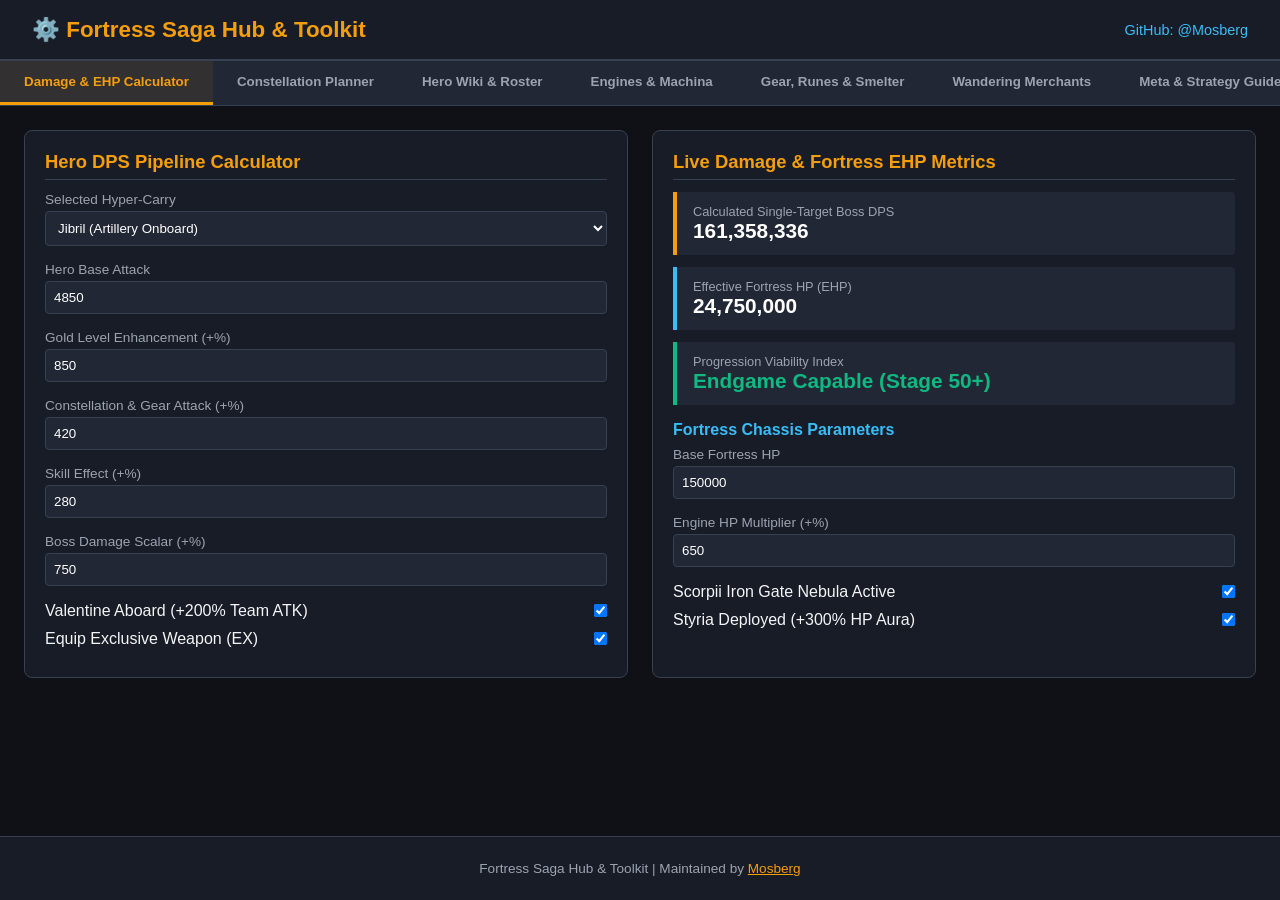
==== commit 5fdc8912: "Merge pull request #1 from Mosberg/claude/project-thread-bhsyeq Add GitHub Pages site generated from" ====
--- a/index.html
+++ b/index.html
@@ -3,45 +3,314 @@
 <head>
   <meta charset="UTF-8">
   <meta name="viewport" content="width=device-width, initial-scale=1.0">
-  <title>Home | Fortress Saga Hub</title>
-  <meta name="description" content="Fan hub for Fortress Saga: AFK RPG with a hero wiki, merchant timer, constellation planner, damage calculator and guides.">
-  <link rel="icon" href="assets/img/favicon.svg" type="image/svg+xml">
-  <link rel="stylesheet" href="assets/css/main.css">
+  <title>Fortress Saga Hub & Mechanics Toolkit | Mosberg</title>
+  <style>
+    :root {
+      --bg-dark: #0f1117; --bg-card: #181c26; --bg-panel: #222736;
+      --primary: #f59e0b; --primary-hover: #d97706; --accent: #38bdf8;
+      --danger: #ef4444; --text: #f3f4f6; --text-muted: #9ca3af;
+      --border: #374151; --legend: #f59e0b; --epic: #a855f7;
+      --unique: #3b82f6; --rare: #10b981;
+    }
+    * { box-sizing: border-box; margin: 0; padding: 0; font-family: -apple-system, BlinkMacSystemFont, "Segoe UI", Roboto, sans-serif; }
+    body { background-color: var(--bg-dark); color: var(--text); display: flex; flex-direction: column; min-height: 100vh; }
+    header { background: var(--bg-card); border-bottom: 2px solid var(--border); padding: 1rem 2rem; display: flex; justify-content: space-between; align-items: center; }
+    header h1 { font-size: 1.4rem; color: var(--primary); }
+    header a { color: var(--accent); text-decoration: none; font-size: 0.9rem; }
+    nav { display: flex; background: var(--bg-panel); border-bottom: 1px solid var(--border); overflow-x: auto; }
+    nav button { background: none; border: none; outline: none; padding: 0.8rem 1.5rem; color: var(--text-muted); cursor: pointer; font-weight: 600; white-space: nowrap; border-bottom: 3px solid transparent; }
+    nav button:hover { color: var(--text); }
+    nav button.active { color: var(--primary); border-bottom: 3px solid var(--primary); background: rgba(245, 158, 11, 0.08); }
+    main { flex: 1; padding: 1.5rem; max-width: 1400px; margin: 0 auto; width: 100%; }
+    .tab-content { display: none; }
+    .tab-content.active { display: block; }
+    .grid-2 { display: grid; grid-template-columns: repeat(auto-fit, minmax(360px, 1fr)); gap: 1.5rem; }
+    .grid-3 { display: grid; grid-template-columns: repeat(auto-fit, minmax(280px, 1fr)); gap: 1rem; }
+    .card { background: var(--bg-card); border: 1px solid var(--border); border-radius: 8px; padding: 1.25rem; }
+    .card h2 { color: var(--primary); font-size: 1.15rem; margin-bottom: 0.75rem; border-bottom: 1px solid var(--border); padding-bottom: 0.4rem; }
+    .card h3 { color: var(--accent); font-size: 1rem; margin-bottom: 0.5rem; }
+    .form-group { margin-bottom: 1rem; }
+    .form-group label { display: block; font-size: 0.85rem; color: var(--text-muted); margin-bottom: 0.25rem; }
+    .form-group input, .form-group select { width: 100%; padding: 0.5rem; background: var(--bg-panel); border: 1px solid var(--border); color: #fff; border-radius: 4px; }
+    .toggle-row { display: flex; align-items: center; justify-content: space-between; margin-bottom: 0.6rem; }
+    .metric-box { background: var(--bg-panel); border-left: 4px solid var(--primary); padding: 0.75rem 1rem; margin-bottom: 0.75rem; border-radius: 0 4px 4px 0; }
+    .metric-box .label { font-size: 0.8rem; color: var(--text-muted); }
+    .metric-box .value { font-size: 1.3rem; font-weight: bold; color: #fff; }
+    table { width: 100%; border-collapse: collapse; margin-top: 0.5rem; font-size: 0.85rem; }
+    th, td { padding: 0.6rem; border: 1px solid var(--border); text-align: left; }
+    th { background: var(--bg-panel); color: var(--primary); }
+    tr:nth-child(even) { background: rgba(255, 255, 255, 0.02); }
+    .badge { display: inline-block; padding: 0.15rem 0.5rem; font-size: 0.75rem; font-weight: bold; border-radius: 4px; }
+    .badge.legend { background: rgba(245, 158, 11, 0.2); color: var(--legend); border: 1px solid var(--legend); }
+    .badge.epic { background: rgba(168, 85, 247, 0.2); color: var(--epic); border: 1px solid var(--epic); }
+    .badge.unique { background: rgba(59, 130, 246, 0.2); color: var(--unique); border: 1px solid var(--unique); }
+    .badge.rare { background: rgba(16, 185, 129, 0.2); color: var(--rare); border: 1px solid var(--rare); }
+    .search-box { width: 100%; padding: 0.6rem; background: var(--bg-card); border: 1px solid var(--border); border-radius: 4px; color: #fff; margin-bottom: 1rem; }
+    footer { text-align: center; padding: 1.5rem; font-size: 0.85rem; color: var(--text-muted); border-top: 1px solid var(--border); background: var(--bg-card); }
+  </style>
 </head>
 <body>
-  <header id="site-header"></header>
+  <header>
+    <h1>⚙️ Fortress Saga Hub & Toolkit</h1>
+    <a href="https://github.com/Mosberg" target="_blank" rel="noopener">GitHub: @Mosberg</a>
+  </header>
+  <nav>
+    <button class="active" onclick="switchTab('calculators')">Damage & EHP Calculator</button>
+    <button onclick="switchTab('constellations')">Constellation Planner</button>
+    <button onclick="switchTab('heroes')">Hero Wiki & Roster</button>
+    <button onclick="switchTab('engines')">Engines & Machina</button>
+    <button onclick="switchTab('equipment')">Gear, Runes & Smelter</button>
+    <button onclick="switchTab('merchants')">Wandering Merchants</button>
+    <button onclick="switchTab('guides')">Meta & Strategy Guides</button>
+  </nav>
   <main>
-    <h1 class="page-title">Fortress Saga Hub</h1>
-    <p class="page-lead">A fan-made toolkit for Fortress Saga: AFK RPG. Every number on this site is marked with where it came from, so you can tell checked facts from guesses.</p>
-    <section class="grid-2">
+    <section id="calculators" class="tab-content active">
+      <div class="grid-2">
+        <div class="card">
+          <h2>Hero DPS Pipeline Calculator</h2>
+          <div class="form-group">
+            <label>Selected Hyper-Carry</label>
+            <select id="calcHero" onchange="runCalculations()">
+              <option value="jibril">Jibril (Artillery Onboard)</option>
+              <option value="zelos">Zelos (Frontline Dealer/Tank)</option>
+              <option value="ravia">Ravia (Crit Vanguard)</option>
+              <option value="ungula">Ungula (Stacking Execute)</option>
+            </select>
+          </div>
+          <div class="form-group"><label>Hero Base Attack</label><input type="number" id="calcBaseAtk" value="4850" oninput="runCalculations()"></div>
+          <div class="form-group"><label>Gold Level Enhancement (+%)</label><input type="number" id="calcGoldAtk" value="850" oninput="runCalculations()"></div>
+          <div class="form-group"><label>Constellation & Gear Attack (+%)</label><input type="number" id="calcBonusAtk" value="420" oninput="runCalculations()"></div>
+          <div class="form-group"><label>Skill Effect (+%)</label><input type="number" id="calcSkillEffect" value="280" oninput="runCalculations()"></div>
+          <div class="form-group"><label>Boss Damage Scalar (+%)</label><input type="number" id="calcBossDmg" value="750" oninput="runCalculations()"></div>
+          <div class="toggle-row"><label>Valentine Aboard (+200% Team ATK)</label><input type="checkbox" id="calcValBuff" checked onchange="runCalculations()"></div>
+          <div class="toggle-row"><label>Equip Exclusive Weapon (EX)</label><input type="checkbox" id="calcExWeapon" checked onchange="runCalculations()"></div>
+        </div>
+        <div class="card">
+          <h2>Live Damage & Fortress EHP Metrics</h2>
+          <div class="metric-box"><div class="label">Calculated Single-Target Boss DPS</div><div class="value" id="resHeroDps">0</div></div>
+          <div class="metric-box" style="border-left-color: var(--accent);"><div class="label">Effective Fortress HP (EHP)</div><div class="value" id="resFortressEhp">0</div></div>
+          <div class="metric-box" style="border-left-color: var(--rare);"><div class="label">Progression Viability Index</div><div class="value" id="resViability">-</div></div>
+          <h3 style="margin-top: 1rem;">Fortress Chassis Parameters</h3>
+          <div class="form-group"><label>Base Fortress HP</label><input type="number" id="calcFortBaseHp" value="150000" oninput="runCalculations()"></div>
+          <div class="form-group"><label>Engine HP Multiplier (+%)</label><input type="number" id="calcEngineHp" value="650" oninput="runCalculations()"></div>
+          <div class="toggle-row"><label>Scorpii Iron Gate Nebula Active</label><input type="checkbox" id="calcIronGate" checked onchange="runCalculations()"></div>
+          <div class="toggle-row"><label>Styria Deployed (+300% HP Aura)</label><input type="checkbox" id="calcStyria" checked onchange="runCalculations()"></div>
+        </div>
+      </div>
+    </section>
+
+    <section id="constellations" class="tab-content">
       <div class="card">
-        <h2>Wandering merchants</h2>
-        <div id="merchant-clock"></div>
-        <p class="muted" style="margin-top:0.5rem"><a href="merchants.html">Schedule and slime prices</a></p>
-      </div>
+        <h2>Celestial Constellation Stardust Planner</h2>
+        <div style="display: flex; gap: 1rem; align-items: center; margin-bottom: 1.5rem;">
+          <div><strong>Total Stardust:</strong> <input type="number" id="planStardust" value="480" style="width: 100px; padding: 0.3rem;" oninput="updateConstellations()"></div>
+          <div><strong>Remaining:</strong> <span id="planRemaining" style="color: var(--primary); font-weight: bold;">480</span></div>
+          <button onclick="resetConstellations()" style="padding: 0.4rem 0.8rem; background: var(--danger); border: none; color: #fff; border-radius: 4px; cursor: pointer;">Reset All</button>
+        </div>
+        <div class="grid-3" id="constellationContainer"></div>
+      </div>
+    </section>
+
+    <section id="heroes" class="tab-content">
+      <input type="text" id="heroSearch" class="search-box" placeholder="Search heroes..." oninput="filterHeroes()">
+      <div class="grid-3" id="heroGrid"></div>
+    </section>
+
+    <section id="engines" class="tab-content">
+      <div class="grid-2">
+        <div class="card">
+          <h2>Standard Engines & Capacity</h2>
+          <table>
+            <thead><tr><th>Slot</th><th>Unlock Condition</th><th>Optimal Stat Lines</th></tr></thead>
+            <tbody>
+              <tr><td>Slot 1</td><td>Default</td><td>Fortress HP / Cannon ATK</td></tr>
+              <tr><td>Slot 2</td><td>Augmentation 5</td><td>Fortress HP% / Fortress HP% (Meta Pivot)</td></tr>
+              <tr><td>Slot 3</td><td>Expansion Tier 3</td><td>Fortress DEF% / Cannon ATK Speed</td></tr>
+              <tr><td>Slot 4</td><td>Expansion Tier 5</td><td>Fortress HP% / Cannon ATK Speed</td></tr>
+              <tr><td>Slot 5-8</td><td>Augmentation 10-15</td><td>Full Fortress HP% Stacking</td></tr>
+            </tbody>
+          </table>
+        </div>
+        <div class="card">
+          <h2>Machina Engineering (Stage 50-20+)</h2>
+          <table>
+            <thead><tr><th>Precision Part</th><th>Scaling Attribute</th><th>Adjacency Bonus</th></tr></thead>
+            <tbody>
+              <tr><td>Hydraulic Booster</td><td>Fortress DEF +40%</td><td>+10% Damage Mitigation to adjacent plates</td></tr>
+              <tr><td>Turbocharger Core</td><td>Cannon ATK Speed +15%</td><td>+5% Boss DMG per adjacent artillery processor</td></tr>
+              <tr><td>Vanguard Reinforcer</td><td>Fortress HP +120%</td><td>Converts 2% Chassis HP into frontline shields</td></tr>
+            </tbody>
+          </table>
+        </div>
+      </div>
+    </section>
+
+    <section id="equipment" class="tab-content">
+      <div class="grid-2">
+        <div class="card">
+          <h2>Smelter Tiers & Red Affix Rules</h2>
+          <table>
+            <thead><tr><th>Tier</th><th>White Lines</th><th>Red Lines</th><th>Ideal Red Rolls</th></tr></thead>
+            <tbody>
+              <tr><td><span class="badge rare">Rare</span></td><td>1</td><td>1</td><td>Gold%, Exp%</td></tr>
+              <tr><td><span class="badge unique">Unique</span></td><td>1</td><td>1</td><td>ATK%, Skill Effect%</td></tr>
+              <tr><td><span class="badge epic">Epic</span></td><td>2</td><td>1</td><td>Skill Effect%, Crit DMG%</td></tr>
+              <tr><td><span class="badge legend">Legend</span></td><td>2</td><td>2</td><td>Dual SE%, Dual BossDMG%, Dual Gold%</td></tr>
+            </tbody>
+          </table>
+        </div>
+        <div class="card">
+          <h2>Arcane Rune Matrix</h2>
+          <table>
+            <thead><tr><th>Rune</th><th>Fixed Base (White)</th><th>Substats (Red)</th><th>Target Role</th></tr></thead>
+            <tbody>
+              <tr><td>Rune of Courage</td><td>HP% +500%</td><td>EXP%, HP%, DEF%</td><td>Frontline Tank / Fortress HP</td></tr>
+              <tr><td>Healing Rune</td><td>REC% +500% x2</td><td>REC%, HP%</td><td>Healers</td></tr>
+              <tr><td>Assault Matrix</td><td>Flat ATK + Weapon ATK%</td><td>Dual ATK%, Crit DMG%</td><td>Hyper-Carries</td></tr>
+              <tr><td>Prosperity Matrix</td><td>Flat DEF + Flat HP</td><td>Dual Gold%, Dual EXP%</td><td>Automated Farming</td></tr>
+            </tbody>
+          </table>
+        </div>
+      </div>
+    </section>
+
+    <section id="merchants" class="tab-content">
       <div class="card">
-        <h2>Latest update</h2>
-        <div id="latest-update"></div>
-      </div>
-    </section>
-    <section>
-      <div class="grid">
-        <a class="card link-card" href="heroes.html"><h3>Hero wiki</h3><p class="muted">Every known hero with sourced skills and passives. Export to CSV.</p></a>
-        <a class="card link-card" href="constellations.html"><h3>Constellation planner</h3><p class="muted">Plan nebula levels, class unlocks and Stardust.</p></a>
-        <a class="card link-card" href="calculators.html"><h3>Damage calculator</h3><p class="muted">The community damage formula, and which stat gives the most damage.</p></a>
-        <a class="card link-card" href="gear.html"><h3>Gear roll checker</h3><p class="muted">See how good a Legend red roll is.</p></a>
-        <a class="card link-card" href="fortress.html"><h3>Fortress</h3><p class="muted">Cannons, kits, facilities, engines and Machina.</p></a>
-        <a class="card link-card" href="guides.html"><h3>Guides and tips</h3><p class="muted">Progression by stage, unlocks, dungeons.</p></a>
-      </div>
-    </section>
-    <section class="grid-2">
-      <div class="card"><h2>Quick tips</h2><div id="quick-tips"></div><p class="muted" style="margin-top:0.5rem"><a href="guides.html">More tips</a></p></div>
-      <div class="card"><h2>How to read this site</h2><div id="data-status"></div></div>
+        <h2>Wandering Merchant Rotation & Tracker</h2>
+        <table>
+          <thead><tr><th>Merchant</th><th>Location</th><th>Rotation Cadence</th><th>High-Priority Items</th></tr></thead>
+          <tbody>
+            <tr><td><strong>Boran the Peddler</strong></td><td>Stages 10–25</td><td>Every 4 Hours (Lasts 45m)</td><td>Soulstones, Summon Tickets</td></tr>
+            <tr><td><strong>Alchemist Zephyr</strong></td><td>Stages 26–45</td><td>Every 6 Hours (Lasts 60m)</td><td>Engine Oil, Leaf Essence, Fuel</td></tr>
+            <tr><td><strong>Celestial Nomad Stella</strong></td><td>Stages 46+</td><td>Every 8 Hours (Lasts 60m)</td><td>Stardust Vials, Boost Crystals, Blueprints</td></tr>
+          </tbody>
+        </table>
+      </div>
+    </section>
+
+    <section id="guides" class="tab-content">
+      <div class="card">
+        <h2>Comprehensive Meta Progression Guide</h2>
+        <h3 style="margin-top: 1rem;">Phase 1: Early Aggression (Stages 1–30)</h3>
+        <p style="font-size: 0.9rem; margin-bottom: 0.8rem;">Prioritize direct ATK scaling with gold and constellations (Libra Thorn Blade). Focus on soft-capping Crit Rate at 50%.</p>
+        <h3>Phase 2: Summoner Stall & Multipliers (Stages 30–50)</h3>
+        <p style="font-size: 0.9rem; margin-bottom: 0.8rem;">Switch to Violet for wave blocking and Zelos for invulnerability frames. Saturate carries with Valentine (+200% ATK).</p>
+        <h3>Phase 3: The Fortress HP Pivot (Stage 50+)</h3>
+        <p style="font-size: 0.9rem;">Unlock Scorpii Iron Gate Nebula, equip multi-line HP% Legend Engines, unlock Engine Slot 2 at Augmentation 5, and run Styria (+300% HP).</p>
+      </div>
     </section>
   </main>
-  <footer id="site-footer"></footer>
-  <script src="assets/js/core.js"></script>
-  <script src="assets/js/merchant-clock.js"></script>
-  <script src="assets/js/pages/home.js"></script>
+  <footer><p>Fortress Saga Hub & Toolkit | Maintained by <a href="https://github.com/Mosberg" style="color: var(--primary);">Mosberg</a></p></footer>
+  <script>
+    function switchTab(tabId) {
+      document.querySelectorAll('.tab-content').forEach(el => el.classList.remove('active'));
+      document.querySelectorAll('nav button').forEach(el => el.classList.remove('active'));
+      document.getElementById(tabId).classList.add('active');
+      event.target.classList.add('active');
+    }
+    const HEROES = [
+      { id: "jibril", name: "Jibril", rarity: "legend", pos: "Onboard", role: "Dealer", skill: "Savior's Touch: 36 AoE missiles", ex: "Machina Missile (+750% Boss DMG, 2x projectiles)" },
+      { id: "zelos", name: "Zelos", rarity: "legend", pos: "Frontline", role: "Dealer / Tank", skill: "Inevitable Gaze: AoE Fear & Stun", ex: "Devil's Deal (80% lifesteal, invulnerability frames)" },
+      { id: "violet", name: "Violet", rarity: "legend", pos: "Onboard", role: "Summoner / Tank", skill: "Minion Invocations: Frontline summons", ex: "Catalyst (+500% minion HP pool)" },
+      { id: "ravia", name: "Ravia", rarity: "legend", pos: "Frontline", role: "Dealer", skill: "Falling Blossoms: AoE Bleed", ex: "Last Blossom (+500% personal Crit DMG)" },
+      { id: "valentine", name: "Valentine", rarity: "legend", pos: "Onboard", role: "Supporter", skill: "Barren Winds: +200% ATK Aura", ex: "Tactical Array (+150% ATK, +75% Crit DMG)" },
+      { id: "styria", name: "Styria", rarity: "legend", pos: "Onboard", role: "Healer", skill: "Starlight Wind: 40% heal + barrier", ex: "Snowy Protection (+300% allied HP pool)" },
+      { id: "ungula", name: "Ungula", rarity: "legend", pos: "Frontline", role: "Dealer", skill: "Scent of Fear: Stacking ATK Speed", ex: "Primal Claws (Rapid execute scaling on Bosses)" },
+      { id: "ruingaladh", name: "Ruingaladh", rarity: "legend", pos: "Onboard", role: "Buffer", skill: "Roaring Tempest: Airborne + ATK buff", ex: "Terraquake (+100% target vulnerability)" },
+      { id: "stella", name: "Stella", rarity: "epic", pos: "Onboard", role: "Supporter", skill: "Cleansing Sea: Dispel + Shield", ex: "Wave Harp (-20% CD, +30% shielded DMG)" },
+      { id: "louis", name: "Louis", rarity: "rare", pos: "Frontline", role: "Dealer / Utility", skill: "Greatsword: AoE Stun + Team CD cut", ex: "Founder's Blade (Continuous cycle acceleration)" }
+    ];
+    function renderHeroes(list) {
+      document.getElementById('heroGrid').innerHTML = list.map(h => `
+        <div class="card">
+          <div style="display: flex; justify-content: space-between; align-items: start; margin-bottom: 0.5rem;">
+            <h3>${h.name}</h3><span class="badge ${h.rarity}">${h.rarity.toUpperCase()}</span>
+          </div>
+          <p style="font-size: 0.8rem; color: var(--text-muted); margin-bottom: 0.4rem;"><strong>Position:</strong> ${h.pos} | <strong>Role:</strong> ${h.role}</p>
+          <p style="font-size: 0.85rem; margin-bottom: 0.5rem;"><strong>Skill:</strong> ${h.skill}</p>
+          <p style="font-size: 0.85rem; color: var(--accent);"><strong>EX:</strong> ${h.ex}</p>
+        </div>`).join('');
+    }
+    function filterHeroes() {
+      const q = document.getElementById('heroSearch').value.toLowerCase();
+      renderHeroes(HEROES.filter(h => h.name.toLowerCase().includes(q) || h.role.toLowerCase().includes(q) || h.pos.toLowerCase().includes(q)));
+    }
+    const CONSTELLATIONS = [
+      { id: "thorn", name: "Thorn Blade (Hero ATK)", costPerLevel: 4, max: 10, bonus: "+15% ATK/lvl" },
+      { id: "lyre", name: "Lyre (Support ATK)", costPerLevel: 4, max: 10, bonus: "+20% ATK/lvl" },
+      { id: "stepping", name: "Stepping Stone (Onboard ATK)", costPerLevel: 4, max: 10, bonus: "+8% ATK/lvl" },
+      { id: "gunmount", name: "Gun Mount (Cannon ATK)", costPerLevel: 6, max: 10, bonus: "+25% Cannon ATK/lvl" },
+      { id: "sharpshooter", name: "Sharpshooter (ATK Speed)", costPerLevel: 6, max: 10, bonus: "+5% Speed/lvl" },
+      { id: "irongate", name: "Scorpii: Iron Gate (Fortress HP)", costPerLevel: 15, max: 10, bonus: "+75% Chassis HP/lvl" }
+    ];
+    let allocatedStars = { thorn: 5, lyre: 0, stepping: 5, gunmount: 0, sharpshooter: 5, irongate: 5 };
+    function renderConstellations() {
+      document.getElementById('constellationContainer').innerHTML = CONSTELLATIONS.map(c => `
+        <div class="card">
+          <h3>${c.name}</h3>
+          <p style="font-size: 0.8rem; color: var(--text-muted); margin-bottom: 0.5rem;">${c.bonus}</p>
+          <div style="display: flex; justify-content: space-between; align-items: center;">
+            <label style="font-size: 0.85rem;">Level: <strong>${allocatedStars[c.id]}</strong> / ${c.max}</label>
+            <div>
+              <button onclick="changeConstellation('${c.id}', -1)" style="padding: 0.2rem 0.5rem;">-</button>
+              <button onclick="changeConstellation('${c.id}', 1)" style="padding: 0.2rem 0.5rem;">+</button>
+            </div>
+          </div>
+        </div>`).join('');
+      updateConstellations();
+    }
+    function changeConstellation(id, delta) {
+      const node = CONSTELLATIONS.find(c => c.id === id);
+      const newLvl = allocatedStars[id] + delta;
+      if (newLvl >= 0 && newLvl <= node.max) {
+        allocatedStars[id] = newLvl;
+        renderConstellations();
+      }
+    }
+    function resetConstellations() {
+      Object.keys(allocatedStars).forEach(k => allocatedStars[k] = 0);
+      renderConstellations();
+    }
+    function updateConstellations() {
+      const budget = parseInt(document.getElementById('planStardust').value) || 0;
+      let spent = 0;
+      CONSTELLATIONS.forEach(c => spent += (allocatedStars[c.id] * c.costPerLevel));
+      const rem = budget - spent;
+      const el = document.getElementById('planRemaining');
+      el.innerText = rem;
+      el.style.color = rem < 0 ? 'var(--danger)' : 'var(--primary)';
+    }
+    function runCalculations() {
+      const baseAtk = parseFloat(document.getElementById('calcBaseAtk').value) || 0;
+      const goldAtk = parseFloat(document.getElementById('calcGoldAtk').value) || 0;
+      const bonusAtk = parseFloat(document.getElementById('calcBonusAtk').value) || 0;
+      const skillEffect = parseFloat(document.getElementById('calcSkillEffect').value) || 0;
+      const bossDmg = parseFloat(document.getElementById('calcBossDmg').value) || 0;
+      const valBuff = document.getElementById('calcValBuff').checked ? 2.0 : 0.0;
+      const exBonus = document.getElementById('calcExWeapon').checked ? 7.5 : 0.0;
+
+      const totalAtk = baseAtk * (1 + (goldAtk / 100)) * (1 + ((bonusAtk / 100) + valBuff));
+      const finalSkillDmg = totalAtk * 8.0 * (1 + (skillEffect / 100)) * (1 + (bossDmg / 100) + exBonus);
+      document.getElementById('resHeroDps').innerText = Math.round(finalSkillDmg).toLocaleString();
+
+      const fortBaseHp = parseFloat(document.getElementById('calcFortBaseHp').value) || 0;
+      const engineHp = parseFloat(document.getElementById('calcEngineHp').value) || 0;
+      const ironGate = document.getElementById('calcIronGate').checked ? 4.5 : 0.0;
+      const styriaAura = document.getElementById('calcStyria').checked ? 3.0 : 0.0;
+
+      const fortEhp = fortBaseHp * (1 + (engineHp / 100)) * (1 + ironGate) * (1 + styriaAura);
+      document.getElementById('resFortressEhp').innerText = Math.round(fortEhp).toLocaleString();
+
+      const vEl = document.getElementById('resViability');
+      if (fortEhp > 15000000 && finalSkillDmg > 5000000) {
+        vEl.innerText = "Endgame Capable (Stage 50+)"; vEl.style.color = "var(--rare)";
+      } else if (finalSkillDmg > 2000000) {
+        vEl.innerText = "Midgame Progression (Stages 30–50)"; vEl.style.color = "var(--primary)";
+      } else {
+        vEl.innerText = "Early Phase (Stages 1–30)"; vEl.style.color = "var(--text-muted)";
+      }
+    }
+    window.onload = () => { renderHeroes(HEROES); renderConstellations(); runCalculations(); };
+  </script>
 </body>
 </html>
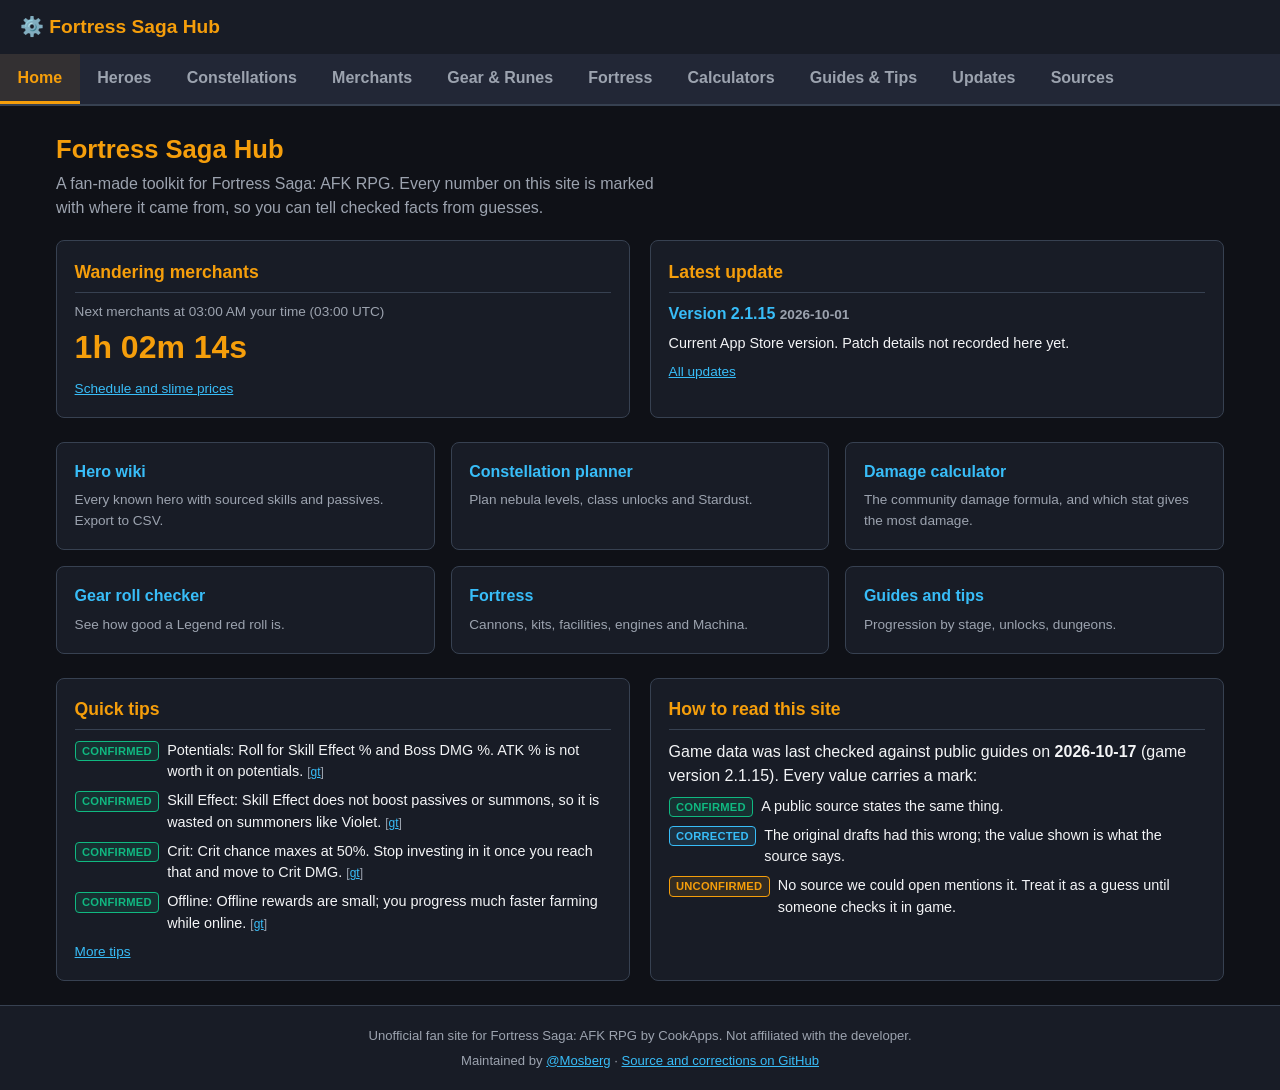
==== commit 202c4876: "Merge pull request #2 from Mosberg/claude/project-thread-7t2pgb Load page data from data/*.json and " ====
--- a/index.html
+++ b/index.html
@@ -3,314 +3,45 @@
 <head>
   <meta charset="UTF-8">
   <meta name="viewport" content="width=device-width, initial-scale=1.0">
-  <title>Fortress Saga Hub & Mechanics Toolkit | Mosberg</title>
-  <style>
-    :root {
-      --bg-dark: #0f1117; --bg-card: #181c26; --bg-panel: #222736;
-      --primary: #f59e0b; --primary-hover: #d97706; --accent: #38bdf8;
-      --danger: #ef4444; --text: #f3f4f6; --text-muted: #9ca3af;
-      --border: #374151; --legend: #f59e0b; --epic: #a855f7;
-      --unique: #3b82f6; --rare: #10b981;
-    }
-    * { box-sizing: border-box; margin: 0; padding: 0; font-family: -apple-system, BlinkMacSystemFont, "Segoe UI", Roboto, sans-serif; }
-    body { background-color: var(--bg-dark); color: var(--text); display: flex; flex-direction: column; min-height: 100vh; }
-    header { background: var(--bg-card); border-bottom: 2px solid var(--border); padding: 1rem 2rem; display: flex; justify-content: space-between; align-items: center; }
-    header h1 { font-size: 1.4rem; color: var(--primary); }
-    header a { color: var(--accent); text-decoration: none; font-size: 0.9rem; }
-    nav { display: flex; background: var(--bg-panel); border-bottom: 1px solid var(--border); overflow-x: auto; }
-    nav button { background: none; border: none; outline: none; padding: 0.8rem 1.5rem; color: var(--text-muted); cursor: pointer; font-weight: 600; white-space: nowrap; border-bottom: 3px solid transparent; }
-    nav button:hover { color: var(--text); }
-    nav button.active { color: var(--primary); border-bottom: 3px solid var(--primary); background: rgba(245, 158, 11, 0.08); }
-    main { flex: 1; padding: 1.5rem; max-width: 1400px; margin: 0 auto; width: 100%; }
-    .tab-content { display: none; }
-    .tab-content.active { display: block; }
-    .grid-2 { display: grid; grid-template-columns: repeat(auto-fit, minmax(360px, 1fr)); gap: 1.5rem; }
-    .grid-3 { display: grid; grid-template-columns: repeat(auto-fit, minmax(280px, 1fr)); gap: 1rem; }
-    .card { background: var(--bg-card); border: 1px solid var(--border); border-radius: 8px; padding: 1.25rem; }
-    .card h2 { color: var(--primary); font-size: 1.15rem; margin-bottom: 0.75rem; border-bottom: 1px solid var(--border); padding-bottom: 0.4rem; }
-    .card h3 { color: var(--accent); font-size: 1rem; margin-bottom: 0.5rem; }
-    .form-group { margin-bottom: 1rem; }
-    .form-group label { display: block; font-size: 0.85rem; color: var(--text-muted); margin-bottom: 0.25rem; }
-    .form-group input, .form-group select { width: 100%; padding: 0.5rem; background: var(--bg-panel); border: 1px solid var(--border); color: #fff; border-radius: 4px; }
-    .toggle-row { display: flex; align-items: center; justify-content: space-between; margin-bottom: 0.6rem; }
-    .metric-box { background: var(--bg-panel); border-left: 4px solid var(--primary); padding: 0.75rem 1rem; margin-bottom: 0.75rem; border-radius: 0 4px 4px 0; }
-    .metric-box .label { font-size: 0.8rem; color: var(--text-muted); }
-    .metric-box .value { font-size: 1.3rem; font-weight: bold; color: #fff; }
-    table { width: 100%; border-collapse: collapse; margin-top: 0.5rem; font-size: 0.85rem; }
-    th, td { padding: 0.6rem; border: 1px solid var(--border); text-align: left; }
-    th { background: var(--bg-panel); color: var(--primary); }
-    tr:nth-child(even) { background: rgba(255, 255, 255, 0.02); }
-    .badge { display: inline-block; padding: 0.15rem 0.5rem; font-size: 0.75rem; font-weight: bold; border-radius: 4px; }
-    .badge.legend { background: rgba(245, 158, 11, 0.2); color: var(--legend); border: 1px solid var(--legend); }
-    .badge.epic { background: rgba(168, 85, 247, 0.2); color: var(--epic); border: 1px solid var(--epic); }
-    .badge.unique { background: rgba(59, 130, 246, 0.2); color: var(--unique); border: 1px solid var(--unique); }
-    .badge.rare { background: rgba(16, 185, 129, 0.2); color: var(--rare); border: 1px solid var(--rare); }
-    .search-box { width: 100%; padding: 0.6rem; background: var(--bg-card); border: 1px solid var(--border); border-radius: 4px; color: #fff; margin-bottom: 1rem; }
-    footer { text-align: center; padding: 1.5rem; font-size: 0.85rem; color: var(--text-muted); border-top: 1px solid var(--border); background: var(--bg-card); }
-  </style>
+  <title>Home | Fortress Saga Hub</title>
+  <meta name="description" content="Fan hub for Fortress Saga: AFK RPG with a hero wiki, merchant timer, constellation planner, damage calculator and guides.">
+  <link rel="icon" href="assets/img/favicon.svg" type="image/svg+xml">
+  <link rel="stylesheet" href="assets/css/main.css">
 </head>
 <body>
-  <header>
-    <h1>⚙️ Fortress Saga Hub & Toolkit</h1>
-    <a href="https://github.com/Mosberg" target="_blank" rel="noopener">GitHub: @Mosberg</a>
-  </header>
-  <nav>
-    <button class="active" onclick="switchTab('calculators')">Damage & EHP Calculator</button>
-    <button onclick="switchTab('constellations')">Constellation Planner</button>
-    <button onclick="switchTab('heroes')">Hero Wiki & Roster</button>
-    <button onclick="switchTab('engines')">Engines & Machina</button>
-    <button onclick="switchTab('equipment')">Gear, Runes & Smelter</button>
-    <button onclick="switchTab('merchants')">Wandering Merchants</button>
-    <button onclick="switchTab('guides')">Meta & Strategy Guides</button>
-  </nav>
+  <header id="site-header"></header>
   <main>
-    <section id="calculators" class="tab-content active">
-      <div class="grid-2">
-        <div class="card">
-          <h2>Hero DPS Pipeline Calculator</h2>
-          <div class="form-group">
-            <label>Selected Hyper-Carry</label>
-            <select id="calcHero" onchange="runCalculations()">
-              <option value="jibril">Jibril (Artillery Onboard)</option>
-              <option value="zelos">Zelos (Frontline Dealer/Tank)</option>
-              <option value="ravia">Ravia (Crit Vanguard)</option>
-              <option value="ungula">Ungula (Stacking Execute)</option>
-            </select>
-          </div>
-          <div class="form-group"><label>Hero Base Attack</label><input type="number" id="calcBaseAtk" value="4850" oninput="runCalculations()"></div>
-          <div class="form-group"><label>Gold Level Enhancement (+%)</label><input type="number" id="calcGoldAtk" value="850" oninput="runCalculations()"></div>
-          <div class="form-group"><label>Constellation & Gear Attack (+%)</label><input type="number" id="calcBonusAtk" value="420" oninput="runCalculations()"></div>
-          <div class="form-group"><label>Skill Effect (+%)</label><input type="number" id="calcSkillEffect" value="280" oninput="runCalculations()"></div>
-          <div class="form-group"><label>Boss Damage Scalar (+%)</label><input type="number" id="calcBossDmg" value="750" oninput="runCalculations()"></div>
-          <div class="toggle-row"><label>Valentine Aboard (+200% Team ATK)</label><input type="checkbox" id="calcValBuff" checked onchange="runCalculations()"></div>
-          <div class="toggle-row"><label>Equip Exclusive Weapon (EX)</label><input type="checkbox" id="calcExWeapon" checked onchange="runCalculations()"></div>
-        </div>
-        <div class="card">
-          <h2>Live Damage & Fortress EHP Metrics</h2>
-          <div class="metric-box"><div class="label">Calculated Single-Target Boss DPS</div><div class="value" id="resHeroDps">0</div></div>
-          <div class="metric-box" style="border-left-color: var(--accent);"><div class="label">Effective Fortress HP (EHP)</div><div class="value" id="resFortressEhp">0</div></div>
-          <div class="metric-box" style="border-left-color: var(--rare);"><div class="label">Progression Viability Index</div><div class="value" id="resViability">-</div></div>
-          <h3 style="margin-top: 1rem;">Fortress Chassis Parameters</h3>
-          <div class="form-group"><label>Base Fortress HP</label><input type="number" id="calcFortBaseHp" value="150000" oninput="runCalculations()"></div>
-          <div class="form-group"><label>Engine HP Multiplier (+%)</label><input type="number" id="calcEngineHp" value="650" oninput="runCalculations()"></div>
-          <div class="toggle-row"><label>Scorpii Iron Gate Nebula Active</label><input type="checkbox" id="calcIronGate" checked onchange="runCalculations()"></div>
-          <div class="toggle-row"><label>Styria Deployed (+300% HP Aura)</label><input type="checkbox" id="calcStyria" checked onchange="runCalculations()"></div>
-        </div>
+    <h1 class="page-title">Fortress Saga Hub</h1>
+    <p class="page-lead">A fan-made toolkit for Fortress Saga: AFK RPG. Every number on this site is marked with where it came from, so you can tell checked facts from guesses.</p>
+    <section class="grid-2">
+      <div class="card">
+        <h2>Wandering merchants</h2>
+        <div id="merchant-clock"></div>
+        <p class="muted" style="margin-top:0.5rem"><a href="merchants.html">Schedule and slime prices</a></p>
+      </div>
+      <div class="card">
+        <h2>Latest update</h2>
+        <div id="latest-update"></div>
       </div>
     </section>
-
-    <section id="constellations" class="tab-content">
-      <div class="card">
-        <h2>Celestial Constellation Stardust Planner</h2>
-        <div style="display: flex; gap: 1rem; align-items: center; margin-bottom: 1.5rem;">
-          <div><strong>Total Stardust:</strong> <input type="number" id="planStardust" value="480" style="width: 100px; padding: 0.3rem;" oninput="updateConstellations()"></div>
-          <div><strong>Remaining:</strong> <span id="planRemaining" style="color: var(--primary); font-weight: bold;">480</span></div>
-          <button onclick="resetConstellations()" style="padding: 0.4rem 0.8rem; background: var(--danger); border: none; color: #fff; border-radius: 4px; cursor: pointer;">Reset All</button>
-        </div>
-        <div class="grid-3" id="constellationContainer"></div>
+    <section>
+      <div class="grid">
+        <a class="card link-card" href="heroes.html"><h3>Hero wiki</h3><p class="muted">Every known hero with sourced skills and passives. Export to CSV.</p></a>
+        <a class="card link-card" href="constellations.html"><h3>Constellation planner</h3><p class="muted">Plan nebula levels, class unlocks and Stardust.</p></a>
+        <a class="card link-card" href="calculators.html"><h3>Damage calculator</h3><p class="muted">The community damage formula, and which stat gives the most damage.</p></a>
+        <a class="card link-card" href="gear.html"><h3>Gear roll checker</h3><p class="muted">See how good a Legend red roll is.</p></a>
+        <a class="card link-card" href="fortress.html"><h3>Fortress</h3><p class="muted">Cannons, kits, facilities, engines and Machina.</p></a>
+        <a class="card link-card" href="guides.html"><h3>Guides and tips</h3><p class="muted">Progression by stage, unlocks, dungeons.</p></a>
       </div>
     </section>
-
-    <section id="heroes" class="tab-content">
-      <input type="text" id="heroSearch" class="search-box" placeholder="Search heroes..." oninput="filterHeroes()">
-      <div class="grid-3" id="heroGrid"></div>
-    </section>
-
-    <section id="engines" class="tab-content">
-      <div class="grid-2">
-        <div class="card">
-          <h2>Standard Engines & Capacity</h2>
-          <table>
-            <thead><tr><th>Slot</th><th>Unlock Condition</th><th>Optimal Stat Lines</th></tr></thead>
-            <tbody>
-              <tr><td>Slot 1</td><td>Default</td><td>Fortress HP / Cannon ATK</td></tr>
-              <tr><td>Slot 2</td><td>Augmentation 5</td><td>Fortress HP% / Fortress HP% (Meta Pivot)</td></tr>
-              <tr><td>Slot 3</td><td>Expansion Tier 3</td><td>Fortress DEF% / Cannon ATK Speed</td></tr>
-              <tr><td>Slot 4</td><td>Expansion Tier 5</td><td>Fortress HP% / Cannon ATK Speed</td></tr>
-              <tr><td>Slot 5-8</td><td>Augmentation 10-15</td><td>Full Fortress HP% Stacking</td></tr>
-            </tbody>
-          </table>
-        </div>
-        <div class="card">
-          <h2>Machina Engineering (Stage 50-20+)</h2>
-          <table>
-            <thead><tr><th>Precision Part</th><th>Scaling Attribute</th><th>Adjacency Bonus</th></tr></thead>
-            <tbody>
-              <tr><td>Hydraulic Booster</td><td>Fortress DEF +40%</td><td>+10% Damage Mitigation to adjacent plates</td></tr>
-              <tr><td>Turbocharger Core</td><td>Cannon ATK Speed +15%</td><td>+5% Boss DMG per adjacent artillery processor</td></tr>
-              <tr><td>Vanguard Reinforcer</td><td>Fortress HP +120%</td><td>Converts 2% Chassis HP into frontline shields</td></tr>
-            </tbody>
-          </table>
-        </div>
-      </div>
-    </section>
-
-    <section id="equipment" class="tab-content">
-      <div class="grid-2">
-        <div class="card">
-          <h2>Smelter Tiers & Red Affix Rules</h2>
-          <table>
-            <thead><tr><th>Tier</th><th>White Lines</th><th>Red Lines</th><th>Ideal Red Rolls</th></tr></thead>
-            <tbody>
-              <tr><td><span class="badge rare">Rare</span></td><td>1</td><td>1</td><td>Gold%, Exp%</td></tr>
-              <tr><td><span class="badge unique">Unique</span></td><td>1</td><td>1</td><td>ATK%, Skill Effect%</td></tr>
-              <tr><td><span class="badge epic">Epic</span></td><td>2</td><td>1</td><td>Skill Effect%, Crit DMG%</td></tr>
-              <tr><td><span class="badge legend">Legend</span></td><td>2</td><td>2</td><td>Dual SE%, Dual BossDMG%, Dual Gold%</td></tr>
-            </tbody>
-          </table>
-        </div>
-        <div class="card">
-          <h2>Arcane Rune Matrix</h2>
-          <table>
-            <thead><tr><th>Rune</th><th>Fixed Base (White)</th><th>Substats (Red)</th><th>Target Role</th></tr></thead>
-            <tbody>
-              <tr><td>Rune of Courage</td><td>HP% +500%</td><td>EXP%, HP%, DEF%</td><td>Frontline Tank / Fortress HP</td></tr>
-              <tr><td>Healing Rune</td><td>REC% +500% x2</td><td>REC%, HP%</td><td>Healers</td></tr>
-              <tr><td>Assault Matrix</td><td>Flat ATK + Weapon ATK%</td><td>Dual ATK%, Crit DMG%</td><td>Hyper-Carries</td></tr>
-              <tr><td>Prosperity Matrix</td><td>Flat DEF + Flat HP</td><td>Dual Gold%, Dual EXP%</td><td>Automated Farming</td></tr>
-            </tbody>
-          </table>
-        </div>
-      </div>
-    </section>
-
-    <section id="merchants" class="tab-content">
-      <div class="card">
-        <h2>Wandering Merchant Rotation & Tracker</h2>
-        <table>
-          <thead><tr><th>Merchant</th><th>Location</th><th>Rotation Cadence</th><th>High-Priority Items</th></tr></thead>
-          <tbody>
-            <tr><td><strong>Boran the Peddler</strong></td><td>Stages 10–25</td><td>Every 4 Hours (Lasts 45m)</td><td>Soulstones, Summon Tickets</td></tr>
-            <tr><td><strong>Alchemist Zephyr</strong></td><td>Stages 26–45</td><td>Every 6 Hours (Lasts 60m)</td><td>Engine Oil, Leaf Essence, Fuel</td></tr>
-            <tr><td><strong>Celestial Nomad Stella</strong></td><td>Stages 46+</td><td>Every 8 Hours (Lasts 60m)</td><td>Stardust Vials, Boost Crystals, Blueprints</td></tr>
-          </tbody>
-        </table>
-      </div>
-    </section>
-
-    <section id="guides" class="tab-content">
-      <div class="card">
-        <h2>Comprehensive Meta Progression Guide</h2>
-        <h3 style="margin-top: 1rem;">Phase 1: Early Aggression (Stages 1–30)</h3>
-        <p style="font-size: 0.9rem; margin-bottom: 0.8rem;">Prioritize direct ATK scaling with gold and constellations (Libra Thorn Blade). Focus on soft-capping Crit Rate at 50%.</p>
-        <h3>Phase 2: Summoner Stall & Multipliers (Stages 30–50)</h3>
-        <p style="font-size: 0.9rem; margin-bottom: 0.8rem;">Switch to Violet for wave blocking and Zelos for invulnerability frames. Saturate carries with Valentine (+200% ATK).</p>
-        <h3>Phase 3: The Fortress HP Pivot (Stage 50+)</h3>
-        <p style="font-size: 0.9rem;">Unlock Scorpii Iron Gate Nebula, equip multi-line HP% Legend Engines, unlock Engine Slot 2 at Augmentation 5, and run Styria (+300% HP).</p>
-      </div>
+    <section class="grid-2">
+      <div class="card"><h2>Quick tips</h2><div id="quick-tips"></div><p class="muted" style="margin-top:0.5rem"><a href="guides.html">More tips</a></p></div>
+      <div class="card"><h2>How to read this site</h2><div id="data-status"></div></div>
     </section>
   </main>
-  <footer><p>Fortress Saga Hub & Toolkit | Maintained by <a href="https://github.com/Mosberg" style="color: var(--primary);">Mosberg</a></p></footer>
-  <script>
-    function switchTab(tabId) {
-      document.querySelectorAll('.tab-content').forEach(el => el.classList.remove('active'));
-      document.querySelectorAll('nav button').forEach(el => el.classList.remove('active'));
-      document.getElementById(tabId).classList.add('active');
-      event.target.classList.add('active');
-    }
-    const HEROES = [
-      { id: "jibril", name: "Jibril", rarity: "legend", pos: "Onboard", role: "Dealer", skill: "Savior's Touch: 36 AoE missiles", ex: "Machina Missile (+750% Boss DMG, 2x projectiles)" },
-      { id: "zelos", name: "Zelos", rarity: "legend", pos: "Frontline", role: "Dealer / Tank", skill: "Inevitable Gaze: AoE Fear & Stun", ex: "Devil's Deal (80% lifesteal, invulnerability frames)" },
-      { id: "violet", name: "Violet", rarity: "legend", pos: "Onboard", role: "Summoner / Tank", skill: "Minion Invocations: Frontline summons", ex: "Catalyst (+500% minion HP pool)" },
-      { id: "ravia", name: "Ravia", rarity: "legend", pos: "Frontline", role: "Dealer", skill: "Falling Blossoms: AoE Bleed", ex: "Last Blossom (+500% personal Crit DMG)" },
-      { id: "valentine", name: "Valentine", rarity: "legend", pos: "Onboard", role: "Supporter", skill: "Barren Winds: +200% ATK Aura", ex: "Tactical Array (+150% ATK, +75% Crit DMG)" },
-      { id: "styria", name: "Styria", rarity: "legend", pos: "Onboard", role: "Healer", skill: "Starlight Wind: 40% heal + barrier", ex: "Snowy Protection (+300% allied HP pool)" },
-      { id: "ungula", name: "Ungula", rarity: "legend", pos: "Frontline", role: "Dealer", skill: "Scent of Fear: Stacking ATK Speed", ex: "Primal Claws (Rapid execute scaling on Bosses)" },
-      { id: "ruingaladh", name: "Ruingaladh", rarity: "legend", pos: "Onboard", role: "Buffer", skill: "Roaring Tempest: Airborne + ATK buff", ex: "Terraquake (+100% target vulnerability)" },
-      { id: "stella", name: "Stella", rarity: "epic", pos: "Onboard", role: "Supporter", skill: "Cleansing Sea: Dispel + Shield", ex: "Wave Harp (-20% CD, +30% shielded DMG)" },
-      { id: "louis", name: "Louis", rarity: "rare", pos: "Frontline", role: "Dealer / Utility", skill: "Greatsword: AoE Stun + Team CD cut", ex: "Founder's Blade (Continuous cycle acceleration)" }
-    ];
-    function renderHeroes(list) {
-      document.getElementById('heroGrid').innerHTML = list.map(h => `
-        <div class="card">
-          <div style="display: flex; justify-content: space-between; align-items: start; margin-bottom: 0.5rem;">
-            <h3>${h.name}</h3><span class="badge ${h.rarity}">${h.rarity.toUpperCase()}</span>
-          </div>
-          <p style="font-size: 0.8rem; color: var(--text-muted); margin-bottom: 0.4rem;"><strong>Position:</strong> ${h.pos} | <strong>Role:</strong> ${h.role}</p>
-          <p style="font-size: 0.85rem; margin-bottom: 0.5rem;"><strong>Skill:</strong> ${h.skill}</p>
-          <p style="font-size: 0.85rem; color: var(--accent);"><strong>EX:</strong> ${h.ex}</p>
-        </div>`).join('');
-    }
-    function filterHeroes() {
-      const q = document.getElementById('heroSearch').value.toLowerCase();
-      renderHeroes(HEROES.filter(h => h.name.toLowerCase().includes(q) || h.role.toLowerCase().includes(q) || h.pos.toLowerCase().includes(q)));
-    }
-    const CONSTELLATIONS = [
-      { id: "thorn", name: "Thorn Blade (Hero ATK)", costPerLevel: 4, max: 10, bonus: "+15% ATK/lvl" },
-      { id: "lyre", name: "Lyre (Support ATK)", costPerLevel: 4, max: 10, bonus: "+20% ATK/lvl" },
-      { id: "stepping", name: "Stepping Stone (Onboard ATK)", costPerLevel: 4, max: 10, bonus: "+8% ATK/lvl" },
-      { id: "gunmount", name: "Gun Mount (Cannon ATK)", costPerLevel: 6, max: 10, bonus: "+25% Cannon ATK/lvl" },
-      { id: "sharpshooter", name: "Sharpshooter (ATK Speed)", costPerLevel: 6, max: 10, bonus: "+5% Speed/lvl" },
-      { id: "irongate", name: "Scorpii: Iron Gate (Fortress HP)", costPerLevel: 15, max: 10, bonus: "+75% Chassis HP/lvl" }
-    ];
-    let allocatedStars = { thorn: 5, lyre: 0, stepping: 5, gunmount: 0, sharpshooter: 5, irongate: 5 };
-    function renderConstellations() {
-      document.getElementById('constellationContainer').innerHTML = CONSTELLATIONS.map(c => `
-        <div class="card">
-          <h3>${c.name}</h3>
-          <p style="font-size: 0.8rem; color: var(--text-muted); margin-bottom: 0.5rem;">${c.bonus}</p>
-          <div style="display: flex; justify-content: space-between; align-items: center;">
-            <label style="font-size: 0.85rem;">Level: <strong>${allocatedStars[c.id]}</strong> / ${c.max}</label>
-            <div>
-              <button onclick="changeConstellation('${c.id}', -1)" style="padding: 0.2rem 0.5rem;">-</button>
-              <button onclick="changeConstellation('${c.id}', 1)" style="padding: 0.2rem 0.5rem;">+</button>
-            </div>
-          </div>
-        </div>`).join('');
-      updateConstellations();
-    }
-    function changeConstellation(id, delta) {
-      const node = CONSTELLATIONS.find(c => c.id === id);
-      const newLvl = allocatedStars[id] + delta;
-      if (newLvl >= 0 && newLvl <= node.max) {
-        allocatedStars[id] = newLvl;
-        renderConstellations();
-      }
-    }
-    function resetConstellations() {
-      Object.keys(allocatedStars).forEach(k => allocatedStars[k] = 0);
-      renderConstellations();
-    }
-    function updateConstellations() {
-      const budget = parseInt(document.getElementById('planStardust').value) || 0;
-      let spent = 0;
-      CONSTELLATIONS.forEach(c => spent += (allocatedStars[c.id] * c.costPerLevel));
-      const rem = budget - spent;
-      const el = document.getElementById('planRemaining');
-      el.innerText = rem;
-      el.style.color = rem < 0 ? 'var(--danger)' : 'var(--primary)';
-    }
-    function runCalculations() {
-      const baseAtk = parseFloat(document.getElementById('calcBaseAtk').value) || 0;
-      const goldAtk = parseFloat(document.getElementById('calcGoldAtk').value) || 0;
-      const bonusAtk = parseFloat(document.getElementById('calcBonusAtk').value) || 0;
-      const skillEffect = parseFloat(document.getElementById('calcSkillEffect').value) || 0;
-      const bossDmg = parseFloat(document.getElementById('calcBossDmg').value) || 0;
-      const valBuff = document.getElementById('calcValBuff').checked ? 2.0 : 0.0;
-      const exBonus = document.getElementById('calcExWeapon').checked ? 7.5 : 0.0;
-
-      const totalAtk = baseAtk * (1 + (goldAtk / 100)) * (1 + ((bonusAtk / 100) + valBuff));
-      const finalSkillDmg = totalAtk * 8.0 * (1 + (skillEffect / 100)) * (1 + (bossDmg / 100) + exBonus);
-      document.getElementById('resHeroDps').innerText = Math.round(finalSkillDmg).toLocaleString();
-
-      const fortBaseHp = parseFloat(document.getElementById('calcFortBaseHp').value) || 0;
-      const engineHp = parseFloat(document.getElementById('calcEngineHp').value) || 0;
-      const ironGate = document.getElementById('calcIronGate').checked ? 4.5 : 0.0;
-      const styriaAura = document.getElementById('calcStyria').checked ? 3.0 : 0.0;
-
-      const fortEhp = fortBaseHp * (1 + (engineHp / 100)) * (1 + ironGate) * (1 + styriaAura);
-      document.getElementById('resFortressEhp').innerText = Math.round(fortEhp).toLocaleString();
-
-      const vEl = document.getElementById('resViability');
-      if (fortEhp > 15000000 && finalSkillDmg > 5000000) {
-        vEl.innerText = "Endgame Capable (Stage 50+)"; vEl.style.color = "var(--rare)";
-      } else if (finalSkillDmg > 2000000) {
-        vEl.innerText = "Midgame Progression (Stages 30–50)"; vEl.style.color = "var(--primary)";
-      } else {
-        vEl.innerText = "Early Phase (Stages 1–30)"; vEl.style.color = "var(--text-muted)";
-      }
-    }
-    window.onload = () => { renderHeroes(HEROES); renderConstellations(); runCalculations(); };
-  </script>
+  <footer id="site-footer"></footer>
+  <script src="assets/js/core.js"></script>
+  <script src="assets/js/merchant-clock.js"></script>
+  <script src="assets/js/pages/home.js"></script>
 </body>
 </html>
--- a/assets/css/main.css
+++ b/assets/css/main.css
@@ -0,0 +1,109 @@
+:root {
+  --bg: #0f1117; --bg-card: #181c26; --bg-panel: #222736;
+  --primary: #f59e0b; --primary-hover: #d97706; --accent: #38bdf8;
+  --danger: #ef4444; --ok: #10b981; --warn: #f59e0b;
+  --text: #f3f4f6; --text-muted: #9ca3af; --border: #374151;
+  --legend: #f59e0b; --epic: #a855f7; --unique: #3b82f6; --rare: #10b981;
+}
+
+* { box-sizing: border-box; margin: 0; padding: 0; }
+html { font-family: -apple-system, BlinkMacSystemFont, "Segoe UI", Roboto, sans-serif; }
+body { background: var(--bg); color: var(--text); display: flex; flex-direction: column; min-height: 100vh; line-height: 1.5; }
+a { color: var(--accent); }
+code { background: var(--bg-panel); padding: 0.05rem 0.3rem; border-radius: 3px; font-size: 0.9em; }
+
+/* Header and navigation */
+.site-header { background: var(--bg-card); border-bottom: 2px solid var(--border); }
+.site-header .bar { display: flex; justify-content: space-between; align-items: center; padding: 0.8rem 1.25rem; gap: 1rem; }
+.site-header .brand { color: var(--primary); font-weight: 700; font-size: 1.2rem; text-decoration: none; }
+.site-header .menu-toggle { display: none; background: none; border: 1px solid var(--border); color: var(--text); padding: 0.3rem 0.6rem; border-radius: 4px; cursor: pointer; }
+.site-nav { display: flex; background: var(--bg-panel); overflow-x: auto; }
+.site-nav a { padding: 0.7rem 1.1rem; color: var(--text-muted); text-decoration: none; font-weight: 600; white-space: nowrap; border-bottom: 3px solid transparent; }
+.site-nav a:hover { color: var(--text); }
+.site-nav a.active { color: var(--primary); border-bottom-color: var(--primary); background: rgba(245, 158, 11, 0.08); }
+
+@media (max-width: 720px) {
+  .site-header .menu-toggle { display: block; }
+  .site-nav { display: none; flex-direction: column; }
+  .site-nav.open { display: flex; }
+  .site-nav a { border-bottom: none; border-left: 3px solid transparent; }
+  .site-nav a.active { border-left-color: var(--primary); }
+}
+
+/* Layout */
+main { flex: 1; width: 100%; max-width: 1200px; margin: 0 auto; padding: 1.5rem 1rem; }
+.page-title { color: var(--primary); font-size: 1.6rem; margin-bottom: 0.25rem; }
+.page-lead { color: var(--text-muted); margin-bottom: 1.25rem; max-width: 70ch; }
+section + section { margin-top: 1.5rem; }
+.grid { display: grid; gap: 1rem; grid-template-columns: repeat(auto-fill, minmax(min(100%, 300px), 1fr)); }
+.grid-2 { display: grid; gap: 1.25rem; grid-template-columns: repeat(auto-fit, minmax(min(100%, 380px), 1fr)); }
+.card { background: var(--bg-card); border: 1px solid var(--border); border-radius: 8px; padding: 1.1rem; }
+.card h2 { color: var(--primary); font-size: 1.1rem; margin-bottom: 0.6rem; padding-bottom: 0.4rem; border-bottom: 1px solid var(--border); }
+.card h3 { color: var(--accent); font-size: 1rem; margin-bottom: 0.4rem; }
+.card p + p { margin-top: 0.5rem; }
+.muted { color: var(--text-muted); font-size: 0.85rem; }
+.link-card { display: block; text-decoration: none; color: inherit; transition: border-color 0.15s; }
+.link-card:hover { border-color: var(--primary); }
+
+/* Facts and status marks */
+.facts { list-style: none; display: grid; gap: 0.45rem; font-size: 0.9rem; }
+.facts li { display: flex; gap: 0.5rem; align-items: baseline; }
+.facts .src { font-size: 0.75rem; color: var(--text-muted); white-space: nowrap; }
+.status { display: inline-block; flex: none; font-size: 0.7rem; font-weight: 700; padding: 0.05rem 0.4rem; border-radius: 4px; text-transform: uppercase; letter-spacing: 0.02em; border: 1px solid; }
+.status.confirmed { color: var(--ok); border-color: var(--ok); background: rgba(16, 185, 129, 0.12); }
+.status.corrected { color: var(--accent); border-color: var(--accent); background: rgba(56, 189, 248, 0.12); }
+.status.unconfirmed { color: var(--warn); border-color: var(--warn); background: rgba(245, 158, 11, 0.12); }
+.unconfirmed-text { color: var(--text-muted); font-style: italic; }
+
+.badge { display: inline-block; padding: 0.1rem 0.5rem; font-size: 0.75rem; font-weight: 700; border-radius: 4px; border: 1px solid; }
+.badge.legend { color: var(--legend); border-color: var(--legend); background: rgba(245, 158, 11, 0.15); }
+.badge.epic { color: var(--epic); border-color: var(--epic); background: rgba(168, 85, 247, 0.15); }
+.badge.unique { color: var(--unique); border-color: var(--unique); background: rgba(59, 130, 246, 0.15); }
+.badge.rare { color: var(--rare); border-color: var(--rare); background: rgba(16, 185, 129, 0.15); }
+.badge.unknown { color: var(--text-muted); border-color: var(--border); }
+
+/* Tables */
+.table-wrap { overflow-x: auto; }
+table { width: 100%; border-collapse: collapse; font-size: 0.88rem; }
+th, td { padding: 0.55rem; border: 1px solid var(--border); text-align: left; vertical-align: top; }
+th { background: var(--bg-panel); color: var(--primary); }
+tr:nth-child(even) td { background: rgba(255, 255, 255, 0.02); }
+tr.highlight td { background: rgba(245, 158, 11, 0.1); }
+
+/* Forms */
+.toolbar { display: flex; flex-wrap: wrap; gap: 0.6rem; align-items: center; margin-bottom: 1rem; }
+input, select, button { font: inherit; }
+input[type="text"], input[type="number"], input[type="search"], select {
+  background: var(--bg-panel); border: 1px solid var(--border); color: var(--text); border-radius: 4px; padding: 0.45rem 0.55rem;
+}
+input[type="search"] { flex: 1; min-width: 200px; }
+.btn { background: var(--bg-panel); border: 1px solid var(--border); color: var(--text); border-radius: 4px; padding: 0.45rem 0.8rem; cursor: pointer; }
+.btn:hover { border-color: var(--primary); }
+.btn.primary { background: var(--primary); color: #111; border-color: var(--primary); font-weight: 700; }
+.btn.danger { border-color: var(--danger); color: var(--danger); }
+.btn.small { padding: 0.15rem 0.5rem; }
+.field { display: grid; gap: 0.2rem; margin-bottom: 0.75rem; }
+.field label { font-size: 0.82rem; color: var(--text-muted); }
+.field input, .field select { width: 100%; }
+.check { display: flex; gap: 0.5rem; align-items: center; margin-bottom: 0.6rem; font-size: 0.9rem; }
+
+.metric { background: var(--bg-panel); border-left: 4px solid var(--primary); padding: 0.65rem 0.9rem; margin-bottom: 0.7rem; border-radius: 0 4px 4px 0; }
+.metric .label { font-size: 0.8rem; color: var(--text-muted); }
+.metric .value { font-size: 1.35rem; font-weight: 700; }
+.metric.accent { border-left-color: var(--accent); }
+.metric.ok { border-left-color: var(--ok); }
+
+.meter { height: 8px; background: var(--bg-panel); border-radius: 4px; overflow: hidden; margin-top: 0.3rem; }
+.meter > span { display: block; height: 100%; background: var(--primary); }
+
+.notice { border: 1px solid var(--border); border-left: 4px solid var(--accent); background: var(--bg-card); padding: 0.75rem 1rem; border-radius: 0 6px 6px 0; margin-bottom: 1rem; font-size: 0.9rem; }
+.notice.error { border-left-color: var(--danger); }
+
+.countdown { font-size: 2rem; font-weight: 800; font-variant-numeric: tabular-nums; color: var(--primary); }
+.countdown.live { color: var(--ok); }
+
+details { margin-top: 0.6rem; }
+summary { cursor: pointer; color: var(--text-muted); font-size: 0.85rem; }
+
+.site-footer { text-align: center; padding: 1.25rem; font-size: 0.82rem; color: var(--text-muted); border-top: 1px solid var(--border); background: var(--bg-card); }
+.site-footer p + p { margin-top: 0.3rem; }
